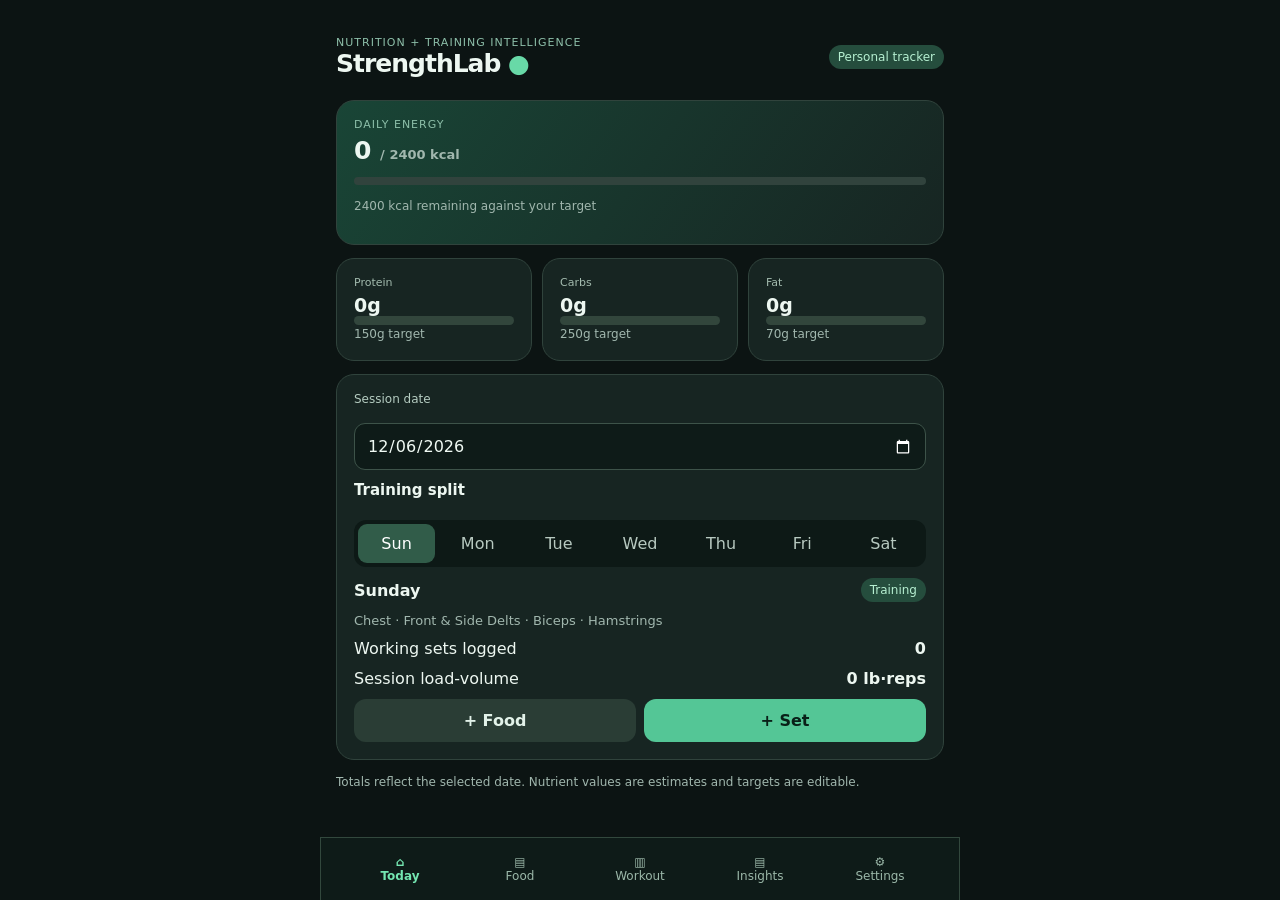
==== strengthlab/index.html @ 41833dd2 "Add files via upload" ====
<!doctype html><html lang="en"><head><meta charset="utf-8"><meta name="viewport" content="width=device-width,initial-scale=1,viewport-fit=cover"><meta name="theme-color" content="#101a19"><meta name="apple-mobile-web-app-capable" content="yes"><meta name="apple-mobile-web-app-status-bar-style" content="black-translucent"><meta name="apple-mobile-web-app-title" content="StrengthLab"><link rel="manifest" href="manifest.webmanifest"><link rel="icon" href="icon.svg" type="image/svg+xml"><title>StrengthLab</title><style>
:root{font-family:-apple-system,BlinkMacSystemFont,system-ui,sans-serif;color:#edf7f1;background:#0c1413}*{box-sizing:border-box}body{margin:0}button,input,select{font:inherit}button{cursor:pointer}.app{max-width:640px;margin:auto;padding:calc(18px + env(safe-area-inset-top)) 16px calc(96px + env(safe-area-inset-bottom))}header{display:flex;justify-content:space-between;align-items:center;margin-bottom:22px}h1{font-size:25px;letter-spacing:-1px;margin:0}h2{font-size:19px;margin:0 0 14px}h3{font-size:15px;margin:0 0 10px}.muted,.hint{color:#a1b7ae}.hint{font-size:12px;line-height:1.5}.eyebrow{font-size:11px;text-transform:uppercase;letter-spacing:1px;color:#8dbfa9}.card{background:#172522;border:1px solid #30433c;border-radius:18px;padding:17px;margin-bottom:13px}.hero{background:linear-gradient(125deg,#194536,#172522)}.grid{display:grid;grid-template-columns:repeat(2,minmax(0,1fr));gap:10px}.grid3{display:grid;grid-template-columns:repeat(3,minmax(0,1fr));gap:10px}.stat{font-size:25px;font-weight:750;margin-top:5px}.small{font-size:13px}.pill{display:inline-block;background:#254d3d;color:#b6efd1;padding:5px 9px;border-radius:30px;font-size:12px}.progress{height:8px;border-radius:20px;background:#31433d;overflow:hidden;margin-top:12px}.progress>span{display:block;height:100%;background:#56c99b;border-radius:20px}.row{display:flex;justify-content:space-between;align-items:center;gap:10px}.stack{display:grid;gap:11px}label{display:block;font-size:12px;color:#b5ccc1;margin-bottom:6px}input,select{background:#0e1b18;border:1px solid #3d5349;border-radius:11px;padding:12px;color:#f0faf4;width:100%;min-width:0}input[type=range]{padding:0;accent-color:#62d2a3;border:0}input[type=date]{color-scheme:dark}.btn{background:#54c696;border:0;color:#092018;padding:12px 16px;border-radius:12px;font-weight:750}.btn.secondary{background:#2a3d35;color:#e2f2e9}.btn.danger{background:#713e42;color:white}.btn:disabled{opacity:.5}.buttons{display:flex;gap:8px;flex-wrap:wrap}.buttons>*{flex:1}.nav{position:fixed;bottom:0;left:0;right:0;background:#101c19ed;backdrop-filter:blur(18px);border-top:1px solid #32483d;display:flex;justify-content:center;padding:10px 5px calc(10px + env(safe-area-inset-bottom));z-index:4}.nav button{background:none;border:0;color:#9bb8a9;padding:7px 10px;font-size:12px;flex:1;max-width:120px}.nav button.active{color:#74e6b1;font-weight:750}.hidden{display:none!important}.listitem{border-top:1px solid #32483d;padding:11px 0}.listitem:first-child{border-top:0}.tag{font-size:11px;color:#a3bbae}.bar{height:9px;background:#32463c;border-radius:10px;overflow:hidden}.bar>span{display:block;height:100%;background:#5cbd98}.warning{color:#ffce7c}.good{color:#7ee4b0}video{width:100%;border-radius:12px;max-height:300px;background:#000}.seg{display:flex;background:#0d1916;border-radius:12px;padding:4px;gap:4px}.seg button{flex:1;border:0;border-radius:9px;background:transparent;color:#b7c9c0;padding:10px 5px}.seg button.active{background:#315c49;color:white}.notice{background:#284536;border-radius:10px;padding:12px;font-size:13px;margin:12px 0}.check{display:flex;gap:8px;align-items:center}.check input{width:auto}.link{color:#8ae0b5}a{color:#8ae0b5}@media(min-width:700px){.app{padding-top:36px}.nav{max-width:640px;margin:auto;border-left:1px solid #32483d;border-right:1px solid #32483d}}
</style></head><body><main class="app"><header><div><div class="eyebrow">Nutrition + training intelligence</div><h1>StrengthLab <span style="color:#68d9a7">●</span></h1></div><span class="pill">Personal tracker</span></header><div id="notice" class="notice hidden"></div><section id="today"></section><section id="food" class="hidden"></section><section id="workout" class="hidden"></section><section id="insights" class="hidden"></section><section id="settings" class="hidden"></section></main><nav class="nav" id="nav"><button data-tab="today" class="active">⌂<br>Today</button><button data-tab="food">▤<br>Food</button><button data-tab="workout">▥<br>Workout</button><button data-tab="insights">▤<br>Insights</button><button data-tab="settings">⚙<br>Settings</button></nav><script>
const KEY='strengthlab-v1';const DAYS=[['Sunday','Chest','Front & Side Delts','Biceps','Hamstrings'],['Monday','Lats','Lower Traps','Triceps','Rear Delts'],['Tuesday','Quads','Front & Side Delts','Calves'],['Wednesday','Hamstrings','Rear Delts','Lats','Lower Traps','Triceps'],['Thursday','Chest','Front & Side Delts','Quads','Calves','Biceps'],['Friday'],['Saturday']];const builtins=[{name:'Banana',kcal:89,c:22.8,p:1.1,f:.3},{name:'Cooked white rice',kcal:130,c:28.2,p:2.7,f:.3},{name:'Cooked chicken breast',kcal:165,c:0,p:31,f:3.6},{name:'Dry oatmeal',kcal:389,c:66.3,p:16.9,f:6.9},{name:'Rice cakes',kcal:387,c:81.5,p:8.2,f:2.8}];const defaults={foods:[],sets:[],custom:[],weightUnit:'lb',massUnit:'g',volumeUnit:'ml',bodyWeight:150,calGoal:2400,proteinGoal:150,carbGoal:250,selectedDate:new Date().toLocaleDateString('en-CA'),day:new Date().getDay(),foodIndex:0,foodAmount:100};let db;try{db=JSON.parse(localStorage.getItem(KEY))||structuredClone(defaults)}catch{db=structuredClone(defaults)};db={...defaults,...db};let tab='today',foodMode='search',scanStream=null,scanLoop=false;const $=id=>document.getElementById(id),esc=s=>String(s??'').replace(/[&<>"']/g,c=>({'&':'&amp;','<':'&lt;','>':'&gt;','"':'&quot;',"'":'&#39;'}[c])),num=(n,d=0)=>Number(n||0).toFixed(d),save=()=>{try{localStorage.setItem(KEY,JSON.stringify(db))}catch{alert('Storage unavailable. Export a backup.')}};const foodList=()=>[...builtins,...db.custom];const dayName=()=>DAYS[db.day][0];const massFactor=()=>db.massUnit==='oz'?28.349523125:1;const volumeFactor=()=>db.volumeUnit==='fl oz'?29.57352956:1;const weightFactor=()=>db.weightUnit==='lb'?2.2046226218:1;const sum=(items,key)=>items.reduce((a,b)=>a+(+b[key]||0),0);const uid=()=>Date.now()+Math.random();const dateField=()=>`<label>Session date</label><input type="date" id="sessionDate" value="${esc(db.selectedDate)}">`;function message(s){$('notice').textContent=s;$('notice').classList.remove('hidden');setTimeout(()=>$('notice').classList.add('hidden'),4500)}function go(t){if(t!=='food')stopScan();tab=t;document.querySelectorAll('main section').forEach(x=>x.classList.toggle('hidden',x.id!==t));document.querySelectorAll('#nav button').forEach(x=>x.classList.toggle('active',x.dataset.tab===t));render()};document.querySelectorAll('#nav button').forEach(b=>b.onclick=()=>go(b.dataset.tab));function render(){if(tab==='today')renderToday();if(tab==='food')renderFood();if(tab==='workout')renderWorkout();if(tab==='insights')renderInsights();if(tab==='settings')renderSettings()};function setField(id,key,cast=x=>x){const e=$(id);if(e)e.onchange=()=>{db[key]=cast(e.value);save();render()}};function currentFoods(){return db.foods.filter(f=>f.date===db.selectedDate)}function currentSets(){return db.sets.filter(s=>s.date===db.selectedDate)}
function renderToday(){const f=currentFoods(),s=currentSets(),c=sum(f,'kcal'),p=sum(f,'p'),carb=sum(f,'c');$('today').innerHTML=`<div class="card hero"><div class="eyebrow">Daily energy</div><div class="stat">${Math.round(c)} <span class="muted small">/ ${db.calGoal} kcal</span></div><div class="progress"><span style="width:${Math.min(100,c/db.calGoal*100)}%"></span></div><p class="hint">${Math.round(db.calGoal-c)} kcal remaining against your target</p></div><div class="grid3">${[['Protein',p,db.proteinGoal],['Carbs',carb,db.carbGoal],['Fat',sum(f,'f'),70]].map(([n,v,g])=>`<div class="card"><div class="tag">${n}</div><div class="stat" style="font-size:19px">${Math.round(v)}g</div><div class="bar"><span style="width:${Math.min(100,v/g*100)}%"></span></div><div class="hint">${g}g target</div></div>`).join('')}</div><div class="card stack">${dateField()}<h3>Training split</h3><div class="seg">${DAYS.map((d,i)=>`<button data-day="${i}" class="${i===db.day?'active':''}">${d[0].slice(0,3)}</button>`).join('')}</div><div class="row"><strong>${dayName()}</strong><span class="pill">${DAYS[db.day].length>1?'Training':'Rest'}</span></div><div class="small muted">${DAYS[db.day].slice(1).join(' · ')||'Recovery day'}</div><div class="row"><span>Working sets logged</span><strong>${s.length}</strong></div><div class="row"><span>Session load-volume</span><strong>${Math.round(sum(s.map(x=>({...x,vol:x.kg*x.reps*weightFactor()})),'vol'))} ${db.weightUnit}·reps</strong></div><div class="buttons"><button class="btn secondary" id="quickFood">+ Food</button><button class="btn" id="quickWorkout">+ Set</button></div></div><p class="hint">Totals reflect the selected date. Nutrient values are estimates and targets are editable.</p>`;setField('sessionDate','selectedDate');document.querySelectorAll('[data-day]').forEach(x=>x.onclick=()=>{db.day=+x.dataset.day;save();render()});$('quickFood').onclick=()=>go('food');$('quickWorkout').onclick=()=>go('workout')}
function renderFood(){const f=foodList(),selected=f[db.foodIndex]||f[0],portion=db.foodAmount*(db.massUnit==='oz'?massFactor():1)/100,lookup=foodMode==='scan';$('food').innerHTML=`<h2>Food diary</h2><div class="seg"><button data-mode="search" class="${foodMode==='search'?'active':''}">Search</button><button data-mode="scan" class="${lookup?'active':''}">Scan</button><button data-mode="custom" class="${foodMode==='custom'?'active':''}">Custom</button></div><div class="card stack" id="foodEntry">${foodMode==='search'?`<label>Food selection</label><select id="foodSelect">${f.map((x,i)=>`<option value="${i}" ${i===db.foodIndex?'selected':''}>${esc(x.name)}</option>`).join('')}</select><div class="row"><strong>Serving size</strong><strong id="servingDisplay">${db.foodAmount} ${db.massUnit}</strong></div><input id="servingSlider" type="range" min="1" max="${db.massUnit==='oz'?20:600}" step="1" value="${db.foodAmount}"><input id="servingInput" type="number" min=".01" step="any" value="${db.foodAmount}"><div class="seg"><button id="gBtn" class="${db.massUnit==='g'?'active':''}">grams</button><button id="ozBtn" class="${db.massUnit==='oz'?'active':''}">ounces</button></div><div class="grid3"><div><div class="tag">Calories</div><strong id="servKcal">${Math.round(selected.kcal*portion)}</strong></div><div><div class="tag">Carbs</div><strong id="servCarbs">${num(selected.c*portion,1)}g</strong></div><div><div class="tag">Protein</div><strong id="servProtein">${num(selected.p*portion,1)}g</strong></div></div><button class="btn" id="addFood">Add to diary</button>`:lookup?`<h3>Scan food barcode</h3><p class="hint">Point your camera at a UPC/EAN barcode. On compatible iPhones, the camera scanner will attempt to detect it. QR contents can also be entered manually.</p><video id="camera" playsinline muted></video><button class="btn" id="startScan">Start camera</button><button class="btn secondary" id="stopScan">Stop camera</button><label>Barcode number or QR text</label><input id="barcode" placeholder="e.g. 737628064502"><button class="btn" id="lookup">Look up product</button><p class="hint">Uses Open Food Facts, a crowdsourced food database. Coverage and accuracy vary. A QR code is not necessarily a food product barcode.</p>`:`<h3>Create food</h3><label>Name</label><input id="customName" placeholder="Food name"><p class="hint">Enter nutrition per 100 g.</p><div class="grid">${[['kcal','Calories'],['c','Carbs (g)'],['p','Protein (g)'],['f','Fat (g)']].map(([id,n])=>`<div><label>${n}</label><input id="custom_${id}" type="number" min="0" step="any" value="0"></div>`).join('')}</div><button class="btn" id="saveCustom">Save food</button>`}</div><div class="card"><h3>Foods logged for ${esc(db.selectedDate)}</h3>${currentFoods().length?currentFoods().map(x=>`<div class="listitem row"><div><strong>${esc(x.name)}</strong><div class="hint">${Math.round(x.kcal)} kcal · ${num(x.c,1)}g carbs · ${num(x.p,1)}g protein</div></div><button class="btn secondary" data-del-food="${x.id}">×</button></div>`).join(''):'<p class="hint">No foods logged yet.</p>'}</div>`;document.querySelectorAll('[data-mode]').forEach(x=>x.onclick=()=>{stopScan();foodMode=x.dataset.mode;render()});document.querySelectorAll('[data-del-food]').forEach(x=>x.onclick=()=>{db.foods=db.foods.filter(f=>String(f.id)!==x.dataset.delFood);save();render()});if(foodMode==='search'){setField('foodSelect','foodIndex',Number);$('servingSlider').oninput=e=>changeServing(+e.target.value);$('servingInput').oninput=e=>changeServing(+e.target.value);$('gBtn').onclick=()=>switchMass('g');$('ozBtn').onclick=()=>switchMass('oz');$('addFood').onclick=()=>{const base=db.foodAmount*massFactor()/100;db.foods.push({id:uid(),date:db.selectedDate,name:selected.name,kcal:selected.kcal*base,c:selected.c*base,p:selected.p*base,f:selected.f*base});save();message('Food logged');render()}}else if(lookup){$('startScan').onclick=startScan;$('stopScan').onclick=stopScan;$('lookup').onclick=()=>lookupCode($('barcode').value.trim())}else{$('saveCustom').onclick=()=>{const name=$('customName').value.trim();if(!name)return message('Enter a food name');const item={name,...Object.fromEntries(['kcal','c','p','f'].map(k=>[k,Math.max(0,+$('custom_'+k).value||0)]))};db.custom.push(item);db.foodIndex=foodList().length-1;foodMode='search';save();render();message('Custom food saved')}}}function changeServing(n){db.foodAmount=Math.max(.01,n||.01);save();const f=foodList()[db.foodIndex]||foodList()[0],factor=db.foodAmount*massFactor()/100;$('servingDisplay').textContent=`${num(db.foodAmount,1)} ${db.massUnit}`;$('servKcal').textContent=Math.round(f.kcal*factor);$('servCarbs').textContent=num(f.c*factor,1)+'g';$('servProtein').textContent=num(f.p*factor,1)+'g';$('servingSlider').value=db.foodAmount;$('servingInput').value=db.foodAmount}function switchMass(v){db.foodAmount=+(db.foodAmount*(db.massUnit==='oz'?28.349523125:1)/(v==='oz'?28.349523125:1)).toFixed(2);db.massUnit=v;save();render()}
async function lookupCode(code){if(!code)return message('Enter a barcode first');message('Looking up product…');try{const res=await fetch('https://world.openfoodfacts.org/api/v2/product/'+encodeURIComponent(code)+'.json?fields=product_name,nutriments,code,quantity',{headers:{Accept:'application/json'}});if(!res.ok)throw Error('Network error');const data=await res.json();if(data.status!==1||!data.product)throw Error('Product not found');const n=data.product.nutriments||{},name=data.product.product_name||'Product '+code;const item={name,kcal:Number(n['energy-kcal_100g'])||0,c:Number(n.carbohydrates_100g)||0,p:Number(n.proteins_100g)||0,f:Number(n.fat_100g)||0};db.custom.push(item);db.foodIndex=foodList().length-1;db.foodAmount=db.massUnit==='oz'?3.53:100;save();stopScan();foodMode='search';render();message('Product found. Verify label and serving size.')}catch(e){message('Could not find product: '+e.message+'. You can enter it as a custom food.')}}async function startScan(){if(!navigator.mediaDevices?.getUserMedia)return message('Camera requires HTTPS and a supported browser');if(!('BarcodeDetector' in window))return message('Live barcode detection is not supported by this browser. Enter the barcode manually.');try{scanStream=await navigator.mediaDevices.getUserMedia({video:{facingMode:{ideal:'environment'}},audio:false});const video=$('camera');video.srcObject=scanStream;await video.play();scanLoop=true;const detector=new BarcodeDetector({formats:['ean_13','ean_8','upc_a','upc_e','qr_code']});async function frame(){if(!scanLoop)return;try{const codes=await detector.detect(video);if(codes.length){const raw=codes[0].rawValue;stopScan();$('barcode').value=raw;message('Code detected: '+raw);return}}catch{}setTimeout(frame,350)}frame()}catch(e){message('Camera unavailable: '+e.message)}}function stopScan(){scanLoop=false;if(scanStream){scanStream.getTracks().forEach(t=>t.stop());scanStream=null}}
function renderWorkout(){const muscles=DAYS[db.day].slice(1);$('workout').innerHTML=`<h2>Workout logger</h2><div class="card stack">${dateField()}<label>Training day</label><select id="daySelect">${DAYS.map((d,i)=>`<option value="${i}" ${i===db.day?'selected':''}>${d[0]}</option>`).join('')}</select><label>Muscle group</label><select id="muscle">${(muscles.length?muscles:['Rest']).map(x=>`<option>${esc(x)}</option>`).join('')}</select><label>Exercise</label><input id="exercise" placeholder="e.g. Incline Smith press"><div class="row"><label>Load</label><div class="seg"><button id="unitLb" class="${db.weightUnit==='lb'?'active':''}">lb</button><button id="unitKg" class="${db.weightUnit==='kg'?'active':''}">kg</button></div></div><input type="number" id="liftLoad" value="100" min="0" step="2.5"><label>Reps: <strong id="repsVal">8</strong></label><input type="range" min="1" max="25" value="8" id="reps"><label>RIR: <strong id="rirVal">0 (failure)</strong></label><input type="range" min="0" max="5" value="0" id="rir"><label>Rest seconds: <strong id="restVal">180</strong></label><input type="range" min="30" max="360" step="15" value="180" id="rest"><div class="grid"><div><label>Sleep hours</label><input id="sleep" type="number" min="0" max="24" step=".25" value="7"></div><div><label>Pre-workout carbs (g)</label><input id="precarbs" type="number" min="0" value="60"></div><div><label>Readiness 1–5</label><input id="readiness" type="range" min="1" max="5" value="4"></div><div><label>Soreness 1–5</label><input id="soreness" type="range" min="1" max="5" value="1"></div></div><button class="btn" id="addSet">Save working set</button></div><div class="card"><h3>Working sets · ${esc(db.selectedDate)}</h3>${currentSets().length?currentSets().map(s=>`<div class="listitem row"><div><strong>${esc(s.exercise)}</strong><div class="hint">${num(s.kg*weightFactor(),1)} ${db.weightUnit} × ${s.reps} · ${s.rir} RIR · ${esc(s.muscle)}</div></div><button class="btn secondary" data-delete-set="${s.id}">×</button></div>`).join(''):'<p class="hint">Log your first working set.</p>'}</div>`;setField('sessionDate','selectedDate');setField('daySelect','day',Number);['reps','rir','rest'].forEach(k=>$(k).oninput=()=>$(k+'Val').textContent=$(k).value+(k==='rir'&&$(k).value==='0'?' (failure)':''));$('unitLb').onclick=()=>{db.weightUnit='lb';save();render()};$('unitKg').onclick=()=>{db.weightUnit='kg';save();render()};$('addSet').onclick=()=>{const name=$('exercise').value.trim(),load=+$('liftLoad').value,reps=+$('reps').value;if(!name||!Number.isFinite(load)||load<=0||reps<1)return message('Enter an exercise and valid load/reps');db.sets.push({id:uid(),date:db.selectedDate,day:db.day,muscle:$('muscle').value,exercise:name,kg:load/weightFactor(),reps,rir:+$('rir').value,rest:+$('rest').value,sleep:+$('sleep').value,precarbs:+$('precarbs').value,readiness:+$('readiness').value,soreness:+$('soreness').value});save();render();message('Set saved')};document.querySelectorAll('[data-delete-set]').forEach(b=>b.onclick=()=>{db.sets=db.sets.filter(s=>String(s.id)!==b.dataset.deleteSet);save();render()})}
function renderInsights(){const s=currentSets(),failure=s.filter(x=>x.rir===0),compare=[];for(const x of s){const prev=db.sets.filter(y=>y.exercise.toLowerCase()===x.exercise.toLowerCase()&&(y.date<x.date||(y.date===x.date&&y.id<x.id))).sort((a,b)=>b.date.localeCompare(a.date)||b.id-a.id)[0];if(prev){const a=x.kg*(1+x.reps/30),b=prev.kg*(1+prev.reps/30);compare.push({name:x.exercise,delta:(a/b-1)*100})}}const feedback=[];if(s.some(x=>x.sleep<6.5))feedback.push('Short sleep recorded. Watch for repeated performance declines; one session cannot establish causation.');if(s.some(x=>x.soreness>=4))feedback.push('High soreness recorded. Monitor range of motion, technique and performance.');if(failure.length>=2)feedback.push(`${failure.length} sets taken to failure. Check whether later sets or your next session suffer.`);if(s.some(x=>x.rest<120))feedback.push('Some rest periods were below two minutes. Longer rests may preserve repetitions in heavy sets.');if(s.some(x=>x.reps<6))feedback.push('A set fell below your 6–10 rep target. Consider adjusting load or recovery.');if(s.some(x=>x.reps>10))feedback.push('A set exceeded 10 reps. Consider a small load increase when technique is stable.');if(!feedback.length&&s.length)feedback.push('No obvious flags from these simple rules. Continue tracking trends.');$('insights').innerHTML=`<h2>Session intelligence</h2><div class="card stack">${dateField()}<div class="grid"><div><div class="eyebrow">Working sets</div><div class="stat">${s.length}</div></div><div><div class="eyebrow">Load-volume</div><div class="stat">${Math.round(s.reduce((v,x)=>v+x.kg*x.reps*weightFactor(),0))} <span class="small">${db.weightUnit}·reps</span></div></div></div><div class="hint">Load-volume is not a direct measure of hypertrophy or systemic fatigue.</div></div><div class="card"><h3>Compared with previous logged set</h3>${compare.length?compare.map(c=>`<div class="listitem row"><span>${esc(c.name)}</span><strong class="${c.delta>=0?'good':'warning'}">${c.delta>0?'+':''}${num(c.delta,1)}%</strong></div>`).join(''):'<p class="hint">Repeat an exercise to unlock estimated strength comparisons.</p>'}<p class="hint">Uses Epley estimated 1RM; compare similar effort, exercise setup, and technique.</p></div><div class="card"><h3>Session feedback</h3>${s.length?feedback.map(x=>`<p class="small">• ${esc(x)}</p>`).join(''):'<p class="hint">Log working sets to generate session-specific feedback.</p>'}</div><div class="card"><h3>All-time set counts</h3>${[...new Set(db.sets.map(x=>x.muscle))].map(m=>{const n=db.sets.filter(x=>x.muscle===m).length;return `<div class="row small"><span>${esc(m)}</span><strong>${n}</strong></div><div class="bar" style="margin:6px 0 13px"><span style="width:${Math.min(100,n/12*100)}%"></span></div>`}).join('')||'<p class="hint">No history yet.</p>'}<p class="hint">This section includes all dates, not just the current week.</p></div>`;setField('sessionDate','selectedDate')}
function renderSettings(){$('settings').innerHTML=`<h2>Preferences & backup</h2><div class="card stack"><label>Calorie goal</label><input id="calGoal" type="number" value="${db.calGoal}"><label>Protein goal (g)</label><input id="proteinGoal" type="number" value="${db.proteinGoal}"><label>Carb goal (g)</label><input id="carbGoal" type="number" value="${db.carbGoal}"><label>Body weight (lb)</label><input id="bodyWeight" type="number" value="${db.bodyWeight}"><label>Liquid serving unit</label><select id="volumeUnit"><option value="ml" ${db.volumeUnit==='ml'?'selected':''}>mL</option><option value="fl oz" ${db.volumeUnit==='fl oz'?'selected':''}>US fluid ounces</option></select><p class="hint">Mass: grams/ounces in food logging. Exercise load: pounds/kilograms in workout logging. Liquid unit is saved for future beverage logging.</p></div><div class="card stack"><h3>Data portability</h3><button class="btn" id="export">Export JSON backup</button><label>Import previous JSON backup</label><input id="import" type="file" accept="application/json,.json"><button class="btn danger" id="clear">Delete all saved data</button><p class="hint">Data is stored in this browser on this device, not synced to an account. Removing browser data may erase it. Export backups regularly.</p></div><div class="card"><h3>Install on iPhone</h3><p class="small">Open the hosted app in Safari, tap Share, then Add to Home Screen. Camera scanning needs HTTPS and a browser that supports barcode detection; manual lookup remains available.</p><p class="hint">Food lookup uses Open Food Facts. Data may be incomplete or incorrect; verify labels. No diagnosis or validated fatigue prediction is provided.</p></div>`;['calGoal','proteinGoal','carbGoal','bodyWeight'].forEach(k=>setField(k,k,Number));setField('volumeUnit','volumeUnit');$('export').onclick=()=>{const blob=new Blob([JSON.stringify(db,null,2)],{type:'application/json'});const url=URL.createObjectURL(blob),a=document.createElement('a');a.href=url;a.download='strengthlab-backup-'+new Date().toISOString().slice(0,10)+'.json';a.click();setTimeout(()=>URL.revokeObjectURL(url),1000)};$('import').onchange=async e=>{const file=e.target.files[0];if(!file)return;try{const parsed=JSON.parse(await file.text());if(!Array.isArray(parsed.foods)||!Array.isArray(parsed.sets))throw Error('Invalid backup');if(!confirm('Replace existing data with this backup?'))return;db={...defaults,...parsed};save();render();message('Backup imported')}catch(e){message('Import failed: '+e.message)}};$('clear').onclick=()=>{if(confirm('Permanently delete all local StrengthLab data?')){db=structuredClone(defaults);save();render();message('Local data cleared')}}}
render();if('serviceWorker'in navigator)navigator.serviceWorker.register('./sw.js').catch(()=>{});
</script></body></html>
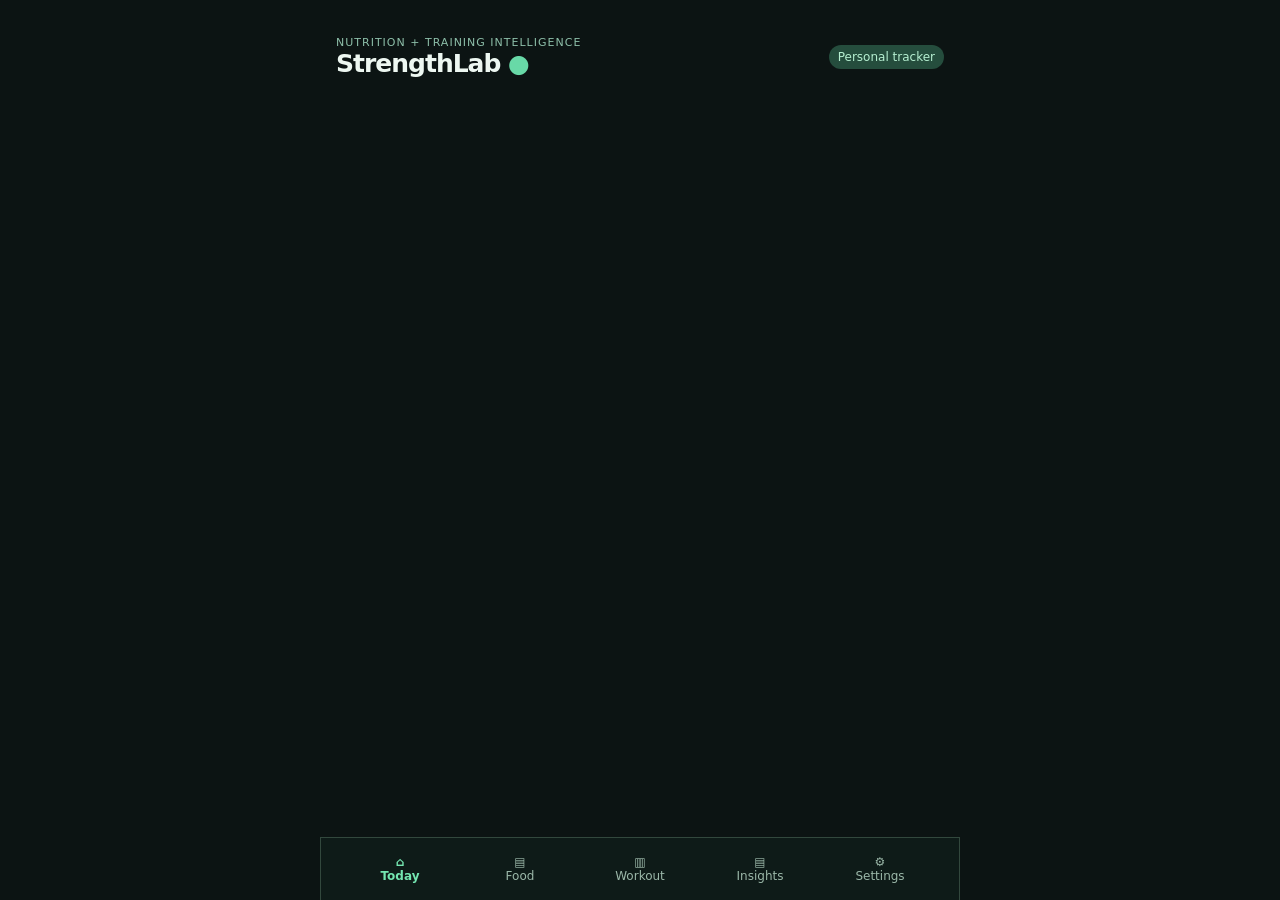
==== commit 77d5dc60: "Add files via upload Beta 1.0.1" ====
--- a/strengthlab/index.html
+++ b/strengthlab/index.html
@@ -1,12 +1,46 @@
 <!doctype html><html lang="en"><head><meta charset="utf-8"><meta name="viewport" content="width=device-width,initial-scale=1,viewport-fit=cover"><meta name="theme-color" content="#101a19"><meta name="apple-mobile-web-app-capable" content="yes"><meta name="apple-mobile-web-app-status-bar-style" content="black-translucent"><meta name="apple-mobile-web-app-title" content="StrengthLab"><link rel="manifest" href="manifest.webmanifest"><link rel="icon" href="icon.svg" type="image/svg+xml"><title>StrengthLab</title><style>
 :root{font-family:-apple-system,BlinkMacSystemFont,system-ui,sans-serif;color:#edf7f1;background:#0c1413}*{box-sizing:border-box}body{margin:0}button,input,select{font:inherit}button{cursor:pointer}.app{max-width:640px;margin:auto;padding:calc(18px + env(safe-area-inset-top)) 16px calc(96px + env(safe-area-inset-bottom))}header{display:flex;justify-content:space-between;align-items:center;margin-bottom:22px}h1{font-size:25px;letter-spacing:-1px;margin:0}h2{font-size:19px;margin:0 0 14px}h3{font-size:15px;margin:0 0 10px}.muted,.hint{color:#a1b7ae}.hint{font-size:12px;line-height:1.5}.eyebrow{font-size:11px;text-transform:uppercase;letter-spacing:1px;color:#8dbfa9}.card{background:#172522;border:1px solid #30433c;border-radius:18px;padding:17px;margin-bottom:13px}.hero{background:linear-gradient(125deg,#194536,#172522)}.grid{display:grid;grid-template-columns:repeat(2,minmax(0,1fr));gap:10px}.grid3{display:grid;grid-template-columns:repeat(3,minmax(0,1fr));gap:10px}.stat{font-size:25px;font-weight:750;margin-top:5px}.small{font-size:13px}.pill{display:inline-block;background:#254d3d;color:#b6efd1;padding:5px 9px;border-radius:30px;font-size:12px}.progress{height:8px;border-radius:20px;background:#31433d;overflow:hidden;margin-top:12px}.progress>span{display:block;height:100%;background:#56c99b;border-radius:20px}.row{display:flex;justify-content:space-between;align-items:center;gap:10px}.stack{display:grid;gap:11px}label{display:block;font-size:12px;color:#b5ccc1;margin-bottom:6px}input,select{background:#0e1b18;border:1px solid #3d5349;border-radius:11px;padding:12px;color:#f0faf4;width:100%;min-width:0}input[type=range]{padding:0;accent-color:#62d2a3;border:0}input[type=date]{color-scheme:dark}.btn{background:#54c696;border:0;color:#092018;padding:12px 16px;border-radius:12px;font-weight:750}.btn.secondary{background:#2a3d35;color:#e2f2e9}.btn.danger{background:#713e42;color:white}.btn:disabled{opacity:.5}.buttons{display:flex;gap:8px;flex-wrap:wrap}.buttons>*{flex:1}.nav{position:fixed;bottom:0;left:0;right:0;background:#101c19ed;backdrop-filter:blur(18px);border-top:1px solid #32483d;display:flex;justify-content:center;padding:10px 5px calc(10px + env(safe-area-inset-bottom));z-index:4}.nav button{background:none;border:0;color:#9bb8a9;padding:7px 10px;font-size:12px;flex:1;max-width:120px}.nav button.active{color:#74e6b1;font-weight:750}.hidden{display:none!important}.listitem{border-top:1px solid #32483d;padding:11px 0}.listitem:first-child{border-top:0}.tag{font-size:11px;color:#a3bbae}.bar{height:9px;background:#32463c;border-radius:10px;overflow:hidden}.bar>span{display:block;height:100%;background:#5cbd98}.warning{color:#ffce7c}.good{color:#7ee4b0}video{width:100%;border-radius:12px;max-height:300px;background:#000}.seg{display:flex;background:#0d1916;border-radius:12px;padding:4px;gap:4px}.seg button{flex:1;border:0;border-radius:9px;background:transparent;color:#b7c9c0;padding:10px 5px}.seg button.active{background:#315c49;color:white}.notice{background:#284536;border-radius:10px;padding:12px;font-size:13px;margin:12px 0}.check{display:flex;gap:8px;align-items:center}.check input{width:auto}.link{color:#8ae0b5}a{color:#8ae0b5}@media(min-width:700px){.app{padding-top:36px}.nav{max-width:640px;margin:auto;border-left:1px solid #32483d;border-right:1px solid #32483d}}
+
+:root{--accent-hue:155} .btn:not(.secondary):not(.danger),.seg button.active,.nav button.active{filter:hue-rotate(calc((var(--accent-hue) - 155) * 1deg))} .accent{color:hsl(var(--accent-hue),68%,65%)}details.folder{background:#142321;border:1px solid #28433b;border-radius:14px;margin:9px 0;padding:12px}details.folder summary{cursor:pointer;font-weight:700;list-style:none;display:flex;justify-content:space-between;gap:8px}details.folder summary::-webkit-details-marker{display:none}.subtle{font-size:12px;opacity:.7}.chip{border:1px solid #355248;border-radius:20px;padding:6px 10px;background:#172b26;color:#e6fff2;display:inline-block;margin:3px;cursor:pointer}.chips{display:flex;flex-wrap:wrap;gap:4px}.mini{padding:8px;border-radius:9px;background:#0d1d1a;margin-top:8px}.mini strong{font-size:13px} .splitline{display:flex;align-items:center;gap:8px;margin:6px 0}.splitline input{flex:1;min-width:0} #scannerTarget video{max-width:100%;border-radius:12px} .scrollhint{font-size:12px;opacity:.8}
 </style></head><body><main class="app"><header><div><div class="eyebrow">Nutrition + training intelligence</div><h1>StrengthLab <span style="color:#68d9a7">●</span></h1></div><span class="pill">Personal tracker</span></header><div id="notice" class="notice hidden"></div><section id="today"></section><section id="food" class="hidden"></section><section id="workout" class="hidden"></section><section id="insights" class="hidden"></section><section id="settings" class="hidden"></section></main><nav class="nav" id="nav"><button data-tab="today" class="active">⌂<br>Today</button><button data-tab="food">▤<br>Food</button><button data-tab="workout">▥<br>Workout</button><button data-tab="insights">▤<br>Insights</button><button data-tab="settings">⚙<br>Settings</button></nav><script>
-const KEY='strengthlab-v1';const DAYS=[['Sunday','Chest','Front & Side Delts','Biceps','Hamstrings'],['Monday','Lats','Lower Traps','Triceps','Rear Delts'],['Tuesday','Quads','Front & Side Delts','Calves'],['Wednesday','Hamstrings','Rear Delts','Lats','Lower Traps','Triceps'],['Thursday','Chest','Front & Side Delts','Quads','Calves','Biceps'],['Friday'],['Saturday']];const builtins=[{name:'Banana',kcal:89,c:22.8,p:1.1,f:.3},{name:'Cooked white rice',kcal:130,c:28.2,p:2.7,f:.3},{name:'Cooked chicken breast',kcal:165,c:0,p:31,f:3.6},{name:'Dry oatmeal',kcal:389,c:66.3,p:16.9,f:6.9},{name:'Rice cakes',kcal:387,c:81.5,p:8.2,f:2.8}];const defaults={foods:[],sets:[],custom:[],weightUnit:'lb',massUnit:'g',volumeUnit:'ml',bodyWeight:150,calGoal:2400,proteinGoal:150,carbGoal:250,selectedDate:new Date().toLocaleDateString('en-CA'),day:new Date().getDay(),foodIndex:0,foodAmount:100};let db;try{db=JSON.parse(localStorage.getItem(KEY))||structuredClone(defaults)}catch{db=structuredClone(defaults)};db={...defaults,...db};let tab='today',foodMode='search',scanStream=null,scanLoop=false;const $=id=>document.getElementById(id),esc=s=>String(s??'').replace(/[&<>"']/g,c=>({'&':'&amp;','<':'&lt;','>':'&gt;','"':'&quot;',"'":'&#39;'}[c])),num=(n,d=0)=>Number(n||0).toFixed(d),save=()=>{try{localStorage.setItem(KEY,JSON.stringify(db))}catch{alert('Storage unavailable. Export a backup.')}};const foodList=()=>[...builtins,...db.custom];const dayName=()=>DAYS[db.day][0];const massFactor=()=>db.massUnit==='oz'?28.349523125:1;const volumeFactor=()=>db.volumeUnit==='fl oz'?29.57352956:1;const weightFactor=()=>db.weightUnit==='lb'?2.2046226218:1;const sum=(items,key)=>items.reduce((a,b)=>a+(+b[key]||0),0);const uid=()=>Date.now()+Math.random();const dateField=()=>`<label>Session date</label><input type="date" id="sessionDate" value="${esc(db.selectedDate)}">`;function message(s){$('notice').textContent=s;$('notice').classList.remove('hidden');setTimeout(()=>$('notice').classList.add('hidden'),4500)}function go(t){if(t!=='food')stopScan();tab=t;document.querySelectorAll('main section').forEach(x=>x.classList.toggle('hidden',x.id!==t));document.querySelectorAll('#nav button').forEach(x=>x.classList.toggle('active',x.dataset.tab===t));render()};document.querySelectorAll('#nav button').forEach(b=>b.onclick=()=>go(b.dataset.tab));function render(){if(tab==='today')renderToday();if(tab==='food')renderFood();if(tab==='workout')renderWorkout();if(tab==='insights')renderInsights();if(tab==='settings')renderSettings()};function setField(id,key,cast=x=>x){const e=$(id);if(e)e.onchange=()=>{db[key]=cast(e.value);save();render()}};function currentFoods(){return db.foods.filter(f=>f.date===db.selectedDate)}function currentSets(){return db.sets.filter(s=>s.date===db.selectedDate)}
-function renderToday(){const f=currentFoods(),s=currentSets(),c=sum(f,'kcal'),p=sum(f,'p'),carb=sum(f,'c');$('today').innerHTML=`<div class="card hero"><div class="eyebrow">Daily energy</div><div class="stat">${Math.round(c)} <span class="muted small">/ ${db.calGoal} kcal</span></div><div class="progress"><span style="width:${Math.min(100,c/db.calGoal*100)}%"></span></div><p class="hint">${Math.round(db.calGoal-c)} kcal remaining against your target</p></div><div class="grid3">${[['Protein',p,db.proteinGoal],['Carbs',carb,db.carbGoal],['Fat',sum(f,'f'),70]].map(([n,v,g])=>`<div class="card"><div class="tag">${n}</div><div class="stat" style="font-size:19px">${Math.round(v)}g</div><div class="bar"><span style="width:${Math.min(100,v/g*100)}%"></span></div><div class="hint">${g}g target</div></div>`).join('')}</div><div class="card stack">${dateField()}<h3>Training split</h3><div class="seg">${DAYS.map((d,i)=>`<button data-day="${i}" class="${i===db.day?'active':''}">${d[0].slice(0,3)}</button>`).join('')}</div><div class="row"><strong>${dayName()}</strong><span class="pill">${DAYS[db.day].length>1?'Training':'Rest'}</span></div><div class="small muted">${DAYS[db.day].slice(1).join(' · ')||'Recovery day'}</div><div class="row"><span>Working sets logged</span><strong>${s.length}</strong></div><div class="row"><span>Session load-volume</span><strong>${Math.round(sum(s.map(x=>({...x,vol:x.kg*x.reps*weightFactor()})),'vol'))} ${db.weightUnit}·reps</strong></div><div class="buttons"><button class="btn secondary" id="quickFood">+ Food</button><button class="btn" id="quickWorkout">+ Set</button></div></div><p class="hint">Totals reflect the selected date. Nutrient values are estimates and targets are editable.</p>`;setField('sessionDate','selectedDate');document.querySelectorAll('[data-day]').forEach(x=>x.onclick=()=>{db.day=+x.dataset.day;save();render()});$('quickFood').onclick=()=>go('food');$('quickWorkout').onclick=()=>go('workout')}
+const KEY='strengthlab-v1';const DAYS=[['Sunday','Chest','Front & Side Delts','Biceps','Hamstrings'],['Monday','Lats','Lower Traps','Triceps','Rear Delts'],['Tuesday','Quads','Front & Side Delts','Calves'],['Wednesday','Hamstrings','Rear Delts','Lats','Lower Traps','Triceps'],['Thursday','Chest','Front & Side Delts','Quads','Calves','Biceps'],['Friday'],['Saturday']];const builtins=[{name:'Banana',kcal:89,c:22.8,p:1.1,f:.3},{name:'Cooked white rice',kcal:130,c:28.2,p:2.7,f:.3},{name:'Cooked chicken breast',kcal:165,c:0,p:31,f:3.6},{name:'Dry oatmeal',kcal:389,c:66.3,p:16.9,f:6.9},{name:'Rice cakes',kcal:387,c:81.5,p:8.2,f:2.8}];const defaults={themeHue:155,water:[],favorites:[],split:DAYS.map(d=>({name:d[0],muscles:d.slice(1)})),servingUnit:'g',foods:[],sets:[],custom:[],weightUnit:'lb',massUnit:'g',volumeUnit:'ml',bodyWeight:150,calGoal:2400,proteinGoal:150,carbGoal:250,selectedDate:new Date().toLocaleDateString('en-CA'),day:new Date().getDay(),foodIndex:0,foodAmount:100};let db;try{db=JSON.parse(localStorage.getItem(KEY))||structuredClone(defaults)}catch{db=structuredClone(defaults)};db={...defaults,...db};if(!Array.isArray(db.split)||db.split.length!==7)db.split=structuredClone(defaults.split);if(!Array.isArray(db.water))db.water=[];if(!Array.isArray(db.favorites))db.favorites=[];let tab='today',foodMode='search',scanStream=null,scanLoop=false;const $=id=>document.getElementById(id),esc=s=>String(s??'').replace(/[&<>"']/g,c=>({'&':'&amp;','<':'&lt;','>':'&gt;','"':'&quot;',"'":'&#39;'}[c])),num=(n,d=0)=>Number(n||0).toFixed(d),save=()=>{try{localStorage.setItem(KEY,JSON.stringify(db))}catch{alert('Storage unavailable. Export a backup.')}};const foodList=()=>[...builtins,...db.custom];const dayName=()=>db.split[db.day].name;const massFactor=()=>db.massUnit==='oz'?28.349523125:1;const volumeFactor=()=>db.volumeUnit==='fl oz'?29.57352956:1;const weightFactor=()=>db.weightUnit==='lb'?2.2046226218:1;const sum=(items,key)=>items.reduce((a,b)=>a+(+b[key]||0),0);const uid=()=>Date.now()+Math.random();const dateField=()=>`<label>Session date</label><input type="date" id="sessionDate" value="${esc(db.selectedDate)}">`;function message(s){$('notice').textContent=s;$('notice').classList.remove('hidden');setTimeout(()=>$('notice').classList.add('hidden'),4500)}function go(t){if(t!=='food')stopScan();tab=t;document.querySelectorAll('main section').forEach(x=>x.classList.toggle('hidden',x.id!==t));document.querySelectorAll('#nav button').forEach(x=>x.classList.toggle('active',x.dataset.tab===t));render()};document.querySelectorAll('#nav button').forEach(b=>b.onclick=()=>go(b.dataset.tab));function render(){if(tab==='today')renderToday();if(tab==='food')renderFood();if(tab==='workout')renderWorkout();if(tab==='insights')renderInsights();if(tab==='settings')renderSettings()};function setField(id,key,cast=x=>x){const e=$(id);if(e)e.onchange=()=>{db[key]=cast(e.value);save();render()}};function currentFoods(){return db.foods.filter(f=>f.date===db.selectedDate)}function currentSets(){return db.sets.filter(s=>s.date===db.selectedDate)}
+const EXERCISES={'Chest':['Incline Smith Press','Flat Bench Press','Machine Chest Press','Cable Fly','Pec Deck'],'Front & Side Delts':['Cable Lateral Raise','Machine Lateral Raise','Dumbbell Lateral Raise','Shoulder Press','Front Raise'],'Biceps':['Incline Curl','Preacher Curl','Cable Curl','Hammer Curl'],'Hamstrings':['Seated Leg Curl','Lying Leg Curl','Romanian Deadlift'],'Lats':['Lat Pulldown','Single-Arm Lat Pulldown','Chest-Supported Row','Cable Row'],'Lower Traps':['Prone Y Raise','Cable Y Raise','Incline Trap Raise'],'Triceps':['Cable Pushdown','Overhead Cable Extension','Skull Crusher'],'Rear Delts':['Reverse Pec Deck','Rear Delt Cable Fly','Face Pull'],'Quads':['Hack Squat','Leg Press','Leg Extension','Squat'],'Calves':['Seated Calf Raise','Standing Calf Raise','Leg Press Calf Raise']};
+const exercisesFor=m=>[...new Set([...(EXERCISES[m]||[]),...db.sets.filter(s=>s.muscle===m).map(s=>s.exercise)])];
+const cleanName=s=>String(s||'').trim().toLowerCase();
+const dayMuscles=()=>db.split[db.day].muscles;
+const currentWater=()=>db.water.filter(x=>x.date===db.selectedDate);
+const waterML=()=>sum(currentWater(),'ml');
+const theme=()=>document.documentElement.style.setProperty('--accent-hue',db.themeHue);
+const e1rm=s=>s.kg*(1+s.reps/30);
+function statsFor(ex){const arr=db.sets.filter(s=>cleanName(s.exercise)===cleanName(ex)).sort((a,b)=>a.date.localeCompare(b.date)||a.id-b.id);if(!arr.length)return null;const best=arr.reduce((a,b)=>e1rm(b)>e1rm(a)?b:a);const last=arr[arr.length-1];return {best,last,n:arr.length};}
+function folders(muscles){return muscles.map(m=>`<details class="folder"><summary><span>${esc(m)}</span><span class="subtle">${exercisesFor(m).length} exercises ▾</span></summary>${exercisesFor(m).map(ex=>{const st=statsFor(ex);return `<div class="mini"><strong>${esc(ex)}</strong><div class="subtle">${st?`PR (estimated 1RM): ${num(e1rm(st.best)*weightFactor(),1)} ${db.weightUnit} · ${num(st.best.kg*weightFactor(),1)} × ${st.best.reps}<br>Last: ${esc(st.last.date)} · ${num(st.last.kg*weightFactor(),1)} ${db.weightUnit} × ${st.last.reps} · ${st.last.rir} RIR`:'PR: — · Last session: —'}</div><button class="chip" data-exercise="${esc(ex)}" data-muscle="${esc(m)}">Log this exercise</button></div>`}).join('')}</details>`).join('')}
+function bindFolders(){document.querySelectorAll('[data-exercise]').forEach(b=>b.onclick=()=>{const e=$('exercise');if(e)e.value=b.dataset.exercise;const m=$('muscle');if(m)m.value=b.dataset.muscle;document.getElementById('liftLoad')?.scrollIntoView({behavior:'smooth',block:'center'});});}
+function renderWater(){return `<div class="card stack"><h3>Fluid tracking</h3><div class="row"><strong>${Math.round(waterML())} mL today</strong><span class="hint">${num(waterML()/29.5735,1)} US fl oz</span></div><label>Amount</label><div class="row"><input id="waterAmount" type="number" min="1" step="any" value="250"><select id="waterUnit"><option value="ml">mL</option><option value="l">liters</option><option value="floz">US fl oz</option><option value="cup">US cups</option></select></div><button class="btn" id="addWater">Log fluid</button>${currentWater().slice(-5).reverse().map(w=>`<div class="row listitem"><span>${num(w.ml,0)} mL</span><button class="btn secondary" data-water-delete="${w.id}">×</button></div>`).join('')}</div>`}
+function bindWater(){if(!$('addWater'))return;$('addWater').onclick=()=>{const n=Number($('waterAmount').value);if(!(n>0))return message('Enter a positive fluid amount');const factor={ml:1,l:1000,floz:29.57352956,cup:236.5882365}[$('waterUnit').value];db.water.push({id:uid(),date:db.selectedDate,ml:n*factor});save();render();message('Fluid logged')};document.querySelectorAll('[data-water-delete]').forEach(b=>b.onclick=()=>{db.water=db.water.filter(w=>String(w.id)!==b.dataset.waterDelete);save();render()})}
+theme();
+function renderToday(){const f=currentFoods(),s=currentSets(),c=sum(f,'kcal'),p=sum(f,'p'),carb=sum(f,'c');$('today').innerHTML=`<div class="card hero"><div class="eyebrow">Daily energy</div><div class="stat">${Math.round(c)} <span class="muted small">/ ${db.calGoal} kcal</span></div><div class="progress"><span style="width:${Math.min(100,c/db.calGoal*100)}%"></span></div><p class="hint">${Math.round(db.calGoal-c)} kcal remaining against your target</p></div><div class="grid3">${[['Protein',p,db.proteinGoal],['Carbs',carb,db.carbGoal],['Fat',sum(f,'f'),70]].map(([n,v,g])=>`<div class="card"><div class="tag">${n}</div><div class="stat" style="font-size:19px">${Math.round(v)}g</div><div class="bar"><span style="width:${Math.min(100,v/g*100)}%"></span></div><div class="hint">${g}g target</div></div>`).join('')}</div><div class="card stack">${dateField()}<h3>Training split</h3><div class="seg">${db.split.map((d,i)=>`<button data-day="${i}" class="${i===db.day?'active':''}">${d[0].slice(0,3)}</button>`).join('')}</div><div class="row"><strong>${dayName()}</strong><span class="pill">${db.split[db.day].muscles.length>0?'Training':'Rest'}</span></div><div class="small muted">${db.split[db.day].muscles.join(' · ')||'Recovery day'}</div><div class="row"><span>Working sets logged</span><strong>${s.length}</strong></div><div class="row"><span>Session load-volume</span><strong>${Math.round(sum(s.map(x=>({...x,vol:x.kg*x.reps*weightFactor()})),'vol'))} ${db.weightUnit}·reps</strong></div><div class="buttons"><button class="btn secondary" id="quickFood">+ Food</button><button class="btn" id="quickWorkout">+ Set</button></div></div><p class="hint">Totals reflect the selected date. Nutrient values are estimates and targets are editable.</p>`;setField('sessionDate','selectedDate');document.querySelectorAll('[data-day]').forEach(x=>x.onclick=()=>{db.day=+x.dataset.day;save();render()});$('quickFood').onclick=()=>go('food');$('quickWorkout').onclick=()=>go('workout')}
 function renderFood(){const f=foodList(),selected=f[db.foodIndex]||f[0],portion=db.foodAmount*(db.massUnit==='oz'?massFactor():1)/100,lookup=foodMode==='scan';$('food').innerHTML=`<h2>Food diary</h2><div class="seg"><button data-mode="search" class="${foodMode==='search'?'active':''}">Search</button><button data-mode="scan" class="${lookup?'active':''}">Scan</button><button data-mode="custom" class="${foodMode==='custom'?'active':''}">Custom</button></div><div class="card stack" id="foodEntry">${foodMode==='search'?`<label>Food selection</label><select id="foodSelect">${f.map((x,i)=>`<option value="${i}" ${i===db.foodIndex?'selected':''}>${esc(x.name)}</option>`).join('')}</select><div class="row"><strong>Serving size</strong><strong id="servingDisplay">${db.foodAmount} ${db.massUnit}</strong></div><input id="servingSlider" type="range" min="1" max="${db.massUnit==='oz'?20:600}" step="1" value="${db.foodAmount}"><input id="servingInput" type="number" min=".01" step="any" value="${db.foodAmount}"><div class="seg"><button id="gBtn" class="${db.massUnit==='g'?'active':''}">grams</button><button id="ozBtn" class="${db.massUnit==='oz'?'active':''}">ounces</button></div><div class="grid3"><div><div class="tag">Calories</div><strong id="servKcal">${Math.round(selected.kcal*portion)}</strong></div><div><div class="tag">Carbs</div><strong id="servCarbs">${num(selected.c*portion,1)}g</strong></div><div><div class="tag">Protein</div><strong id="servProtein">${num(selected.p*portion,1)}g</strong></div></div><button class="btn" id="addFood">Add to diary</button>`:lookup?`<h3>Scan food barcode</h3><p class="hint">Point your camera at a UPC/EAN barcode. On compatible iPhones, the camera scanner will attempt to detect it. QR contents can also be entered manually.</p><video id="camera" playsinline muted></video><button class="btn" id="startScan">Start camera</button><button class="btn secondary" id="stopScan">Stop camera</button><label>Barcode number or QR text</label><input id="barcode" placeholder="e.g. 737628064502"><button class="btn" id="lookup">Look up product</button><p class="hint">Uses Open Food Facts, a crowdsourced food database. Coverage and accuracy vary. A QR code is not necessarily a food product barcode.</p>`:`<h3>Create food</h3><label>Name</label><input id="customName" placeholder="Food name"><p class="hint">Enter nutrition per 100 g.</p><div class="grid">${[['kcal','Calories'],['c','Carbs (g)'],['p','Protein (g)'],['f','Fat (g)']].map(([id,n])=>`<div><label>${n}</label><input id="custom_${id}" type="number" min="0" step="any" value="0"></div>`).join('')}</div><button class="btn" id="saveCustom">Save food</button>`}</div><div class="card"><h3>Foods logged for ${esc(db.selectedDate)}</h3>${currentFoods().length?currentFoods().map(x=>`<div class="listitem row"><div><strong>${esc(x.name)}</strong><div class="hint">${Math.round(x.kcal)} kcal · ${num(x.c,1)}g carbs · ${num(x.p,1)}g protein</div></div><button class="btn secondary" data-del-food="${x.id}">×</button></div>`).join(''):'<p class="hint">No foods logged yet.</p>'}</div>`;document.querySelectorAll('[data-mode]').forEach(x=>x.onclick=()=>{stopScan();foodMode=x.dataset.mode;render()});document.querySelectorAll('[data-del-food]').forEach(x=>x.onclick=()=>{db.foods=db.foods.filter(f=>String(f.id)!==x.dataset.delFood);save();render()});if(foodMode==='search'){setField('foodSelect','foodIndex',Number);$('servingSlider').oninput=e=>changeServing(+e.target.value);$('servingInput').oninput=e=>changeServing(+e.target.value);$('gBtn').onclick=()=>switchMass('g');$('ozBtn').onclick=()=>switchMass('oz');$('addFood').onclick=()=>{const base=db.foodAmount*massFactor()/100;db.foods.push({id:uid(),date:db.selectedDate,name:selected.name,kcal:selected.kcal*base,c:selected.c*base,p:selected.p*base,f:selected.f*base});save();message('Food logged');render()}}else if(lookup){$('startScan').onclick=startScan;$('stopScan').onclick=stopScan;$('lookup').onclick=()=>lookupCode($('barcode').value.trim())}else{$('saveCustom').onclick=()=>{const name=$('customName').value.trim();if(!name)return message('Enter a food name');const item={name,...Object.fromEntries(['kcal','c','p','f'].map(k=>[k,Math.max(0,+$('custom_'+k).value||0)]))};db.custom.push(item);db.foodIndex=foodList().length-1;foodMode='search';save();render();message('Custom food saved')}}}function changeServing(n){db.foodAmount=Math.max(.01,n||.01);save();const f=foodList()[db.foodIndex]||foodList()[0],factor=db.foodAmount*massFactor()/100;$('servingDisplay').textContent=`${num(db.foodAmount,1)} ${db.massUnit}`;$('servKcal').textContent=Math.round(f.kcal*factor);$('servCarbs').textContent=num(f.c*factor,1)+'g';$('servProtein').textContent=num(f.p*factor,1)+'g';$('servingSlider').value=db.foodAmount;$('servingInput').value=db.foodAmount}function switchMass(v){db.foodAmount=+(db.foodAmount*(db.massUnit==='oz'?28.349523125:1)/(v==='oz'?28.349523125:1)).toFixed(2);db.massUnit=v;save();render()}
 async function lookupCode(code){if(!code)return message('Enter a barcode first');message('Looking up product…');try{const res=await fetch('https://world.openfoodfacts.org/api/v2/product/'+encodeURIComponent(code)+'.json?fields=product_name,nutriments,code,quantity',{headers:{Accept:'application/json'}});if(!res.ok)throw Error('Network error');const data=await res.json();if(data.status!==1||!data.product)throw Error('Product not found');const n=data.product.nutriments||{},name=data.product.product_name||'Product '+code;const item={name,kcal:Number(n['energy-kcal_100g'])||0,c:Number(n.carbohydrates_100g)||0,p:Number(n.proteins_100g)||0,f:Number(n.fat_100g)||0};db.custom.push(item);db.foodIndex=foodList().length-1;db.foodAmount=db.massUnit==='oz'?3.53:100;save();stopScan();foodMode='search';render();message('Product found. Verify label and serving size.')}catch(e){message('Could not find product: '+e.message+'. You can enter it as a custom food.')}}async function startScan(){if(!navigator.mediaDevices?.getUserMedia)return message('Camera requires HTTPS and a supported browser');if(!('BarcodeDetector' in window))return message('Live barcode detection is not supported by this browser. Enter the barcode manually.');try{scanStream=await navigator.mediaDevices.getUserMedia({video:{facingMode:{ideal:'environment'}},audio:false});const video=$('camera');video.srcObject=scanStream;await video.play();scanLoop=true;const detector=new BarcodeDetector({formats:['ean_13','ean_8','upc_a','upc_e','qr_code']});async function frame(){if(!scanLoop)return;try{const codes=await detector.detect(video);if(codes.length){const raw=codes[0].rawValue;stopScan();$('barcode').value=raw;message('Code detected: '+raw);return}}catch{}setTimeout(frame,350)}frame()}catch(e){message('Camera unavailable: '+e.message)}}function stopScan(){scanLoop=false;if(scanStream){scanStream.getTracks().forEach(t=>t.stop());scanStream=null}}
 function renderWorkout(){const muscles=DAYS[db.day].slice(1);$('workout').innerHTML=`<h2>Workout logger</h2><div class="card stack">${dateField()}<label>Training day</label><select id="daySelect">${DAYS.map((d,i)=>`<option value="${i}" ${i===db.day?'selected':''}>${d[0]}</option>`).join('')}</select><label>Muscle group</label><select id="muscle">${(muscles.length?muscles:['Rest']).map(x=>`<option>${esc(x)}</option>`).join('')}</select><label>Exercise</label><input id="exercise" placeholder="e.g. Incline Smith press"><div class="row"><label>Load</label><div class="seg"><button id="unitLb" class="${db.weightUnit==='lb'?'active':''}">lb</button><button id="unitKg" class="${db.weightUnit==='kg'?'active':''}">kg</button></div></div><input type="number" id="liftLoad" value="100" min="0" step="2.5"><label>Reps: <strong id="repsVal">8</strong></label><input type="range" min="1" max="25" value="8" id="reps"><label>RIR: <strong id="rirVal">0 (failure)</strong></label><input type="range" min="0" max="5" value="0" id="rir"><label>Rest seconds: <strong id="restVal">180</strong></label><input type="range" min="30" max="360" step="15" value="180" id="rest"><div class="grid"><div><label>Sleep hours</label><input id="sleep" type="number" min="0" max="24" step=".25" value="7"></div><div><label>Pre-workout carbs (g)</label><input id="precarbs" type="number" min="0" value="60"></div><div><label>Readiness 1–5</label><input id="readiness" type="range" min="1" max="5" value="4"></div><div><label>Soreness 1–5</label><input id="soreness" type="range" min="1" max="5" value="1"></div></div><button class="btn" id="addSet">Save working set</button></div><div class="card"><h3>Working sets · ${esc(db.selectedDate)}</h3>${currentSets().length?currentSets().map(s=>`<div class="listitem row"><div><strong>${esc(s.exercise)}</strong><div class="hint">${num(s.kg*weightFactor(),1)} ${db.weightUnit} × ${s.reps} · ${s.rir} RIR · ${esc(s.muscle)}</div></div><button class="btn secondary" data-delete-set="${s.id}">×</button></div>`).join(''):'<p class="hint">Log your first working set.</p>'}</div>`;setField('sessionDate','selectedDate');setField('daySelect','day',Number);['reps','rir','rest'].forEach(k=>$(k).oninput=()=>$(k+'Val').textContent=$(k).value+(k==='rir'&&$(k).value==='0'?' (failure)':''));$('unitLb').onclick=()=>{db.weightUnit='lb';save();render()};$('unitKg').onclick=()=>{db.weightUnit='kg';save();render()};$('addSet').onclick=()=>{const name=$('exercise').value.trim(),load=+$('liftLoad').value,reps=+$('reps').value;if(!name||!Number.isFinite(load)||load<=0||reps<1)return message('Enter an exercise and valid load/reps');db.sets.push({id:uid(),date:db.selectedDate,day:db.day,muscle:$('muscle').value,exercise:name,kg:load/weightFactor(),reps,rir:+$('rir').value,rest:+$('rest').value,sleep:+$('sleep').value,precarbs:+$('precarbs').value,readiness:+$('readiness').value,soreness:+$('soreness').value});save();render();message('Set saved')};document.querySelectorAll('[data-delete-set]').forEach(b=>b.onclick=()=>{db.sets=db.sets.filter(s=>String(s.id)!==b.dataset.deleteSet);save();render()})}
 function renderInsights(){const s=currentSets(),failure=s.filter(x=>x.rir===0),compare=[];for(const x of s){const prev=db.sets.filter(y=>y.exercise.toLowerCase()===x.exercise.toLowerCase()&&(y.date<x.date||(y.date===x.date&&y.id<x.id))).sort((a,b)=>b.date.localeCompare(a.date)||b.id-a.id)[0];if(prev){const a=x.kg*(1+x.reps/30),b=prev.kg*(1+prev.reps/30);compare.push({name:x.exercise,delta:(a/b-1)*100})}}const feedback=[];if(s.some(x=>x.sleep<6.5))feedback.push('Short sleep recorded. Watch for repeated performance declines; one session cannot establish causation.');if(s.some(x=>x.soreness>=4))feedback.push('High soreness recorded. Monitor range of motion, technique and performance.');if(failure.length>=2)feedback.push(`${failure.length} sets taken to failure. Check whether later sets or your next session suffer.`);if(s.some(x=>x.rest<120))feedback.push('Some rest periods were below two minutes. Longer rests may preserve repetitions in heavy sets.');if(s.some(x=>x.reps<6))feedback.push('A set fell below your 6–10 rep target. Consider adjusting load or recovery.');if(s.some(x=>x.reps>10))feedback.push('A set exceeded 10 reps. Consider a small load increase when technique is stable.');if(!feedback.length&&s.length)feedback.push('No obvious flags from these simple rules. Continue tracking trends.');$('insights').innerHTML=`<h2>Session intelligence</h2><div class="card stack">${dateField()}<div class="grid"><div><div class="eyebrow">Working sets</div><div class="stat">${s.length}</div></div><div><div class="eyebrow">Load-volume</div><div class="stat">${Math.round(s.reduce((v,x)=>v+x.kg*x.reps*weightFactor(),0))} <span class="small">${db.weightUnit}·reps</span></div></div></div><div class="hint">Load-volume is not a direct measure of hypertrophy or systemic fatigue.</div></div><div class="card"><h3>Compared with previous logged set</h3>${compare.length?compare.map(c=>`<div class="listitem row"><span>${esc(c.name)}</span><strong class="${c.delta>=0?'good':'warning'}">${c.delta>0?'+':''}${num(c.delta,1)}%</strong></div>`).join(''):'<p class="hint">Repeat an exercise to unlock estimated strength comparisons.</p>'}<p class="hint">Uses Epley estimated 1RM; compare similar effort, exercise setup, and technique.</p></div><div class="card"><h3>Session feedback</h3>${s.length?feedback.map(x=>`<p class="small">• ${esc(x)}</p>`).join(''):'<p class="hint">Log working sets to generate session-specific feedback.</p>'}</div><div class="card"><h3>All-time set counts</h3>${[...new Set(db.sets.map(x=>x.muscle))].map(m=>{const n=db.sets.filter(x=>x.muscle===m).length;return `<div class="row small"><span>${esc(m)}</span><strong>${n}</strong></div><div class="bar" style="margin:6px 0 13px"><span style="width:${Math.min(100,n/12*100)}%"></span></div>`}).join('')||'<p class="hint">No history yet.</p>'}<p class="hint">This section includes all dates, not just the current week.</p></div>`;setField('sessionDate','selectedDate')}
 function renderSettings(){$('settings').innerHTML=`<h2>Preferences & backup</h2><div class="card stack"><label>Calorie goal</label><input id="calGoal" type="number" value="${db.calGoal}"><label>Protein goal (g)</label><input id="proteinGoal" type="number" value="${db.proteinGoal}"><label>Carb goal (g)</label><input id="carbGoal" type="number" value="${db.carbGoal}"><label>Body weight (lb)</label><input id="bodyWeight" type="number" value="${db.bodyWeight}"><label>Liquid serving unit</label><select id="volumeUnit"><option value="ml" ${db.volumeUnit==='ml'?'selected':''}>mL</option><option value="fl oz" ${db.volumeUnit==='fl oz'?'selected':''}>US fluid ounces</option></select><p class="hint">Mass: grams/ounces in food logging. Exercise load: pounds/kilograms in workout logging. Liquid unit is saved for future beverage logging.</p></div><div class="card stack"><h3>Data portability</h3><button class="btn" id="export">Export JSON backup</button><label>Import previous JSON backup</label><input id="import" type="file" accept="application/json,.json"><button class="btn danger" id="clear">Delete all saved data</button><p class="hint">Data is stored in this browser on this device, not synced to an account. Removing browser data may erase it. Export backups regularly.</p></div><div class="card"><h3>Install on iPhone</h3><p class="small">Open the hosted app in Safari, tap Share, then Add to Home Screen. Camera scanning needs HTTPS and a browser that supports barcode detection; manual lookup remains available.</p><p class="hint">Food lookup uses Open Food Facts. Data may be incomplete or incorrect; verify labels. No diagnosis or validated fatigue prediction is provided.</p></div>`;['calGoal','proteinGoal','carbGoal','bodyWeight'].forEach(k=>setField(k,k,Number));setField('volumeUnit','volumeUnit');$('export').onclick=()=>{const blob=new Blob([JSON.stringify(db,null,2)],{type:'application/json'});const url=URL.createObjectURL(blob),a=document.createElement('a');a.href=url;a.download='strengthlab-backup-'+new Date().toISOString().slice(0,10)+'.json';a.click();setTimeout(()=>URL.revokeObjectURL(url),1000)};$('import').onchange=async e=>{const file=e.target.files[0];if(!file)return;try{const parsed=JSON.parse(await file.text());if(!Array.isArray(parsed.foods)||!Array.isArray(parsed.sets))throw Error('Invalid backup');if(!confirm('Replace existing data with this backup?'))return;db={...defaults,...parsed};save();render();message('Backup imported')}catch(e){message('Import failed: '+e.message)}};$('clear').onclick=()=>{if(confirm('Permanently delete all local StrengthLab data?')){db=structuredClone(defaults);save();render();message('Local data cleared')}}}
+
+// v2 overrides: preserve existing localStorage records and add flexible scheduling, food units, favorites, and camera fallback.
+function renderWorkout(){const muscles=dayMuscles();$('workout').innerHTML=`<h2>Workout logger</h2><div class="card stack">${dateField()}<label>Training day</label><select id="daySelect">${db.split.map((d,i)=>`<option value="${i}" ${i===db.day?'selected':''}>${esc(d.name)}</option>`).join('')}</select><label>Muscle group</label><select id="muscle">${(muscles.length?muscles:['Rest']).map(x=>`<option>${esc(x)}</option>`).join('')}</select><label>Exercise</label><input id="exercise" placeholder="e.g. Incline Smith Press"><div class="row"><label>Load</label><div class="seg"><button id="unitLb" class="${db.weightUnit==='lb'?'active':''}">lb</button><button id="unitKg" class="${db.weightUnit==='kg'?'active':''}">kg</button></div></div><input type="number" id="liftLoad" value="100" min="0" step="2.5"><label>Reps: <strong id="repsVal">8</strong></label><input type="range" min="1" max="25" value="8" id="reps"><label>RIR: <strong id="rirVal">0 (failure)</strong></label><input type="range" min="0" max="5" value="0" id="rir"><label>Rest seconds: <strong id="restVal">180</strong></label><input type="range" min="30" max="360" step="15" value="180" id="rest"><div class="grid"><div><label>Sleep hours</label><input id="sleep" type="number" min="0" max="24" step=".25" value="7"></div><div><label>Pre-workout carbs (g)</label><input id="precarbs" type="number" min="0" value="60"></div><div><label>Readiness 1–5</label><input id="readiness" type="range" min="1" max="5" value="4"></div><div><label>Soreness 1–5</label><input id="soreness" type="range" min="1" max="5" value="1"></div></div><button class="btn" id="addSet">Save working set</button></div><h3>Exercises by muscle group</h3><p class="hint">Expand a muscle group to view estimated PR and last session. Tap an exercise to load it.</p>${folders(muscles)}<div class="card"><h3>Working sets · ${esc(db.selectedDate)}</h3>${currentSets().length?currentSets().map(s=>`<div class="listitem row"><div><strong>${esc(s.exercise)}</strong><div class="hint">${num(s.kg*weightFactor(),1)} ${db.weightUnit} × ${s.reps} · ${s.rir} RIR · ${esc(s.muscle)}</div></div><button class="btn secondary" data-delete-set="${s.id}">×</button></div>`).join(''):'<p class="hint">Log your first working set.</p>'}</div>`;setField('sessionDate','selectedDate');setField('daySelect','day',Number);['reps','rir','rest'].forEach(k=>$(k).oninput=()=>$(k+'Val').textContent=$(k).value+(k==='rir'&&$(k).value==='0'?' (failure)':''));$('unitLb').onclick=()=>{db.weightUnit='lb';save();render()};$('unitKg').onclick=()=>{db.weightUnit='kg';save();render()};$('addSet').onclick=()=>{const name=$('exercise').value.trim(),load=+$('liftLoad').value,reps=+$('reps').value;if(!name||!Number.isFinite(load)||load<=0||reps<1)return message('Enter an exercise and valid load/reps');db.sets.push({id:uid(),date:db.selectedDate,day:db.day,muscle:$('muscle').value,exercise:name,kg:load/weightFactor(),reps,rir:+$('rir').value,rest:+$('rest').value,sleep:+$('sleep').value,precarbs:+$('precarbs').value,readiness:+$('readiness').value,soreness:+$('soreness').value});save();render();message('Set saved')};document.querySelectorAll('[data-delete-set]').forEach(b=>b.onclick=()=>{db.sets=db.sets.filter(s=>String(s.id)!==b.dataset.deleteSet);save();render()});bindFolders()}
+const SERVINGS=[['g','Grams'],['oz','Ounces (weight)'],['kg','Kilograms'],['lb','Pounds'],['ml','Milliliters'],['l','Liters'],['floz','US fluid ounces'],['cup','US cups'],['tbsp','US tablespoons'],['tsp','US teaspoons'],['serving','Serving (custom grams)']];
+const unitsToBase={g:1,oz:28.349523125,kg:1000,lb:453.59237,ml:1,l:1000,floz:29.57352956,cup:236.5882365,tbsp:14.78676478,tsp:4.92892159};
+const foodBase=f=>f.baseUnit==='ml'?'ml':'g';
+function unitFactor(u,f){const base=foodBase(f);if(u==='serving')return Number(f.servingGrams)||100;if(base==='g'&&['ml','l','floz','cup','tbsp','tsp'].includes(u))return null;if(base==='ml'&&['g','oz','kg','lb'].includes(u))return null;return unitsToBase[u]||1}
+function portionFactor(f){return db.foodAmount*unitFactor(db.servingUnit,f)/100}
+function foodChoices(){const all=foodList();const recent=[...db.foods].reverse().map(x=>x.name);const priority=[...new Set([...db.favorites,...recent])];return [...all].sort((a,b)=>{const ai=priority.indexOf(a.name),bi=priority.indexOf(b.name);return (ai<0?999:ai)-(bi<0?999:bi)})}
+function renderFood(){const f=foodChoices(),selected=foodList().find(x=>x.name===db.selectedFoodName)||foodList()[db.foodIndex]||f[0],lookup=foodMode==='scan';if(!selected)return;db.selectedFoodName=selected.name;const validUnits=SERVINGS.filter(([u])=>unitFactor(u,selected)!==null);if(!validUnits.some(([u])=>u===db.servingUnit))db.servingUnit=foodBase(selected);const factor=portionFactor(selected);$('food').innerHTML=`<h2>Food diary</h2><div class="seg"><button data-mode="search" class="${foodMode==='search'?'active':''}">Food</button><button data-mode="scan" class="${lookup?'active':''}">Scan</button><button data-mode="custom" class="${foodMode==='custom'?'active':''}">Custom</button></div><div class="card stack">${foodMode==='search'?`<label>Food selection (recent foods first)</label><select id="foodSelect">${f.map(x=>`<option value="${esc(x.name)}" ${x.name===selected.name?'selected':''}>${esc(x.name)}${db.favorites.includes(x.name)?' ★':''}</option>`).join('')}</select><div class="row"><strong>Serving</strong><button class="btn secondary" id="favoriteFood">${db.favorites.includes(selected.name)?'★ Favorited':'☆ Favorite'}</button></div><div class="row"><input id="servingInput" type="number" min=".01" step="any" value="${db.foodAmount}"><select id="servingUnit">${validUnits.map(([u,n])=>`<option value="${u}" ${db.servingUnit===u?'selected':''}>${n}</option>`).join('')}</select></div><label>Serving amount: <strong id="servingDisplay">${db.foodAmount} ${db.servingUnit}</strong></label><input id="servingSlider" type="range" min="1" max="${db.servingUnit==='g'||db.servingUnit==='ml'?1000:db.servingUnit==='serving'?10:db.servingUnit==='kg'||db.servingUnit==='l'?5:40}" step=".5" value="${db.foodAmount}"><div class="grid3"><div><div class="tag">Calories</div><strong id="servKcal">${Math.round(selected.kcal*factor)}</strong></div><div><div class="tag">Carbs</div><strong id="servCarbs">${num(selected.c*factor,1)}g</strong></div><div><div class="tag">Protein</div><strong id="servProtein">${num(selected.p*factor,1)}g</strong></div></div><button class="btn" id="addFood">Add to diary</button>`:lookup?`<h3>Scan a product barcode</h3><p class="hint">iPhone Safari may not support BarcodeDetector. The scanner will attempt to load a compatible camera library when online. Allow camera access when prompted.</p><div id="scannerTarget"></div><video id="camera" playsinline muted style="display:none"></video><button class="btn" id="startScan">Start camera scanner</button><button class="btn secondary" id="stopScan">Stop scanner</button><label>Manual UPC/EAN or QR content</label><input id="barcode" placeholder="e.g. 737628064502"><button class="btn" id="lookup">Look up product</button><p class="hint">Camera access needs HTTPS and permission. Internet is required for barcode lookup and the scanner fallback library.</p>`:`<h3>Create food</h3><label>Name</label><input id="customName" placeholder="Food name"><label>Food type</label><select id="customType"><option value="g">Solid / per 100 g</option><option value="ml">Liquid / per 100 mL</option></select><label>Grams/mL per custom serving (optional)</label><input id="customServing" type="number" min="1" value="100"><div class="grid">${[['kcal','Calories'],['c','Carbs (g)'],['p','Protein (g)'],['f','Fat (g)']].map(([id,n])=>`<div><label>${n}</label><input id="custom_${id}" type="number" min="0" step="any" value="0"></div>`).join('')}</div><button class="btn" id="saveCustom">Save food</button>`}</div>${renderWater()}<div class="card"><h3>Foods logged for ${esc(db.selectedDate)}</h3>${currentFoods().length?currentFoods().map(x=>`<div class="listitem row"><div><strong>${esc(x.name)}</strong><div class="hint">${Math.round(x.kcal)} kcal · ${num(x.c,1)}g carbs · ${num(x.p,1)}g protein</div></div><button class="btn secondary" data-del-food="${x.id}">×</button></div>`).join(''):'<p class="hint">No foods logged yet.</p>'}</div>`;document.querySelectorAll('[data-mode]').forEach(x=>x.onclick=()=>{stopScan();foodMode=x.dataset.mode;render()});document.querySelectorAll('[data-del-food]').forEach(x=>x.onclick=()=>{db.foods=db.foods.filter(f=>String(f.id)!==x.dataset.delFood);save();render()});bindWater();if(foodMode==='search'){$('foodSelect').onchange=e=>{db.selectedFoodName=e.target.value;db.servingUnit=foodBase(foodList().find(x=>x.name===e.target.value));db.foodAmount=100;save();render()};$('servingSlider').oninput=e=>changeServingV2(+e.target.value);$('servingInput').oninput=e=>changeServingV2(+e.target.value);$('servingUnit').onchange=e=>{const old=unitFactor(db.servingUnit,selected),newFactor=unitFactor(e.target.value,selected);db.foodAmount=+(db.foodAmount*old/newFactor).toFixed(2);db.servingUnit=e.target.value;save();render()};$('favoriteFood').onclick=()=>{db.favorites=db.favorites.includes(selected.name)?db.favorites.filter(x=>x!==selected.name):[selected.name,...db.favorites];save();render()};$('addFood').onclick=()=>{const base=portionFactor(selected);db.foods.push({id:uid(),date:db.selectedDate,name:selected.name,kcal:selected.kcal*base,c:selected.c*base,p:selected.p*base,f:selected.f*base,amount:db.foodAmount,unit:db.servingUnit});save();message('Food logged');render()}}else if(lookup){$('startScan').onclick=startScanV2;$('stopScan').onclick=stopScan;$('lookup').onclick=()=>lookupCode($('barcode').value.trim())}else{$('saveCustom').onclick=()=>{const name=$('customName').value.trim();if(!name)return message('Enter a food name');const item={name,baseUnit:$('customType').value,servingGrams:Math.max(1,+$('customServing').value||100),...Object.fromEntries(['kcal','c','p','f'].map(k=>[k,Math.max(0,+$('custom_'+k).value||0)]))};db.custom.push(item);db.selectedFoodName=item.name;db.servingUnit=item.baseUnit;db.foodAmount=100;foodMode='search';save();render();message('Custom food saved')}}}
+function changeServingV2(n){db.foodAmount=Math.max(.01,n||.01);save();const f=foodList().find(x=>x.name===db.selectedFoodName)||foodList()[0],factor=portionFactor(f);$('servingDisplay').textContent=`${num(db.foodAmount,1)} ${db.servingUnit}`;$('servKcal').textContent=Math.round(f.kcal*factor);$('servCarbs').textContent=num(f.c*factor,1)+'g';$('servProtein').textContent=num(f.p*factor,1)+'g';$('servingSlider').value=db.foodAmount;$('servingInput').value=db.foodAmount}
+let htmlScanner=null;
+async function stopScanV2(){scanLoop=false;if(htmlScanner){try{await htmlScanner.stop()}catch{}try{await htmlScanner.clear()}catch{}htmlScanner=null}stopScan()}
+async function startScanV2(){if(!window.isSecureContext||!navigator.mediaDevices?.getUserMedia)return message('Camera needs HTTPS and Safari camera permission');if('BarcodeDetector'in window){return startScan()}try{message('Loading iPhone-compatible scanner…');if(!window.Html5Qrcode){await new Promise((resolve,reject)=>{const script=document.createElement('script');script.src='https://unpkg.com/html5-qrcode@2.3.8/html5-qrcode.min.js';script.onload=resolve;script.onerror=()=>reject(Error('Scanner library could not load'));document.head.appendChild(script)})}htmlScanner=new Html5Qrcode('scannerTarget');await htmlScanner.start({facingMode:'environment'},{fps:10,qrbox:{width:240,height:160}},async text=>{await stopScanV2();const el=$('barcode');if(el)el.value=text;message('Code scanned: '+text)},()=>{});}catch(e){message('Camera scanner unavailable: '+e.message+'. Check Safari permissions or enter barcode manually.');await stopScanV2()}}
+const oldStopScan=stopScan;stopScan=function(){if(htmlScanner){const s=htmlScanner;htmlScanner=null;s.stop().catch(()=>{}).finally(()=>s.clear().catch(()=>{}))}oldStopScan()};
+const oldLookupCode=lookupCode;lookupCode=async function(code){await oldLookupCode(code);const selected=foodList()[db.foodIndex];if(selected&&foodMode==='search'){db.selectedFoodName=selected.name;db.servingUnit='g';db.foodAmount=100;save();render()}};
+function renderSettings(){$('settings').innerHTML=`<h2>Preferences & backup</h2><div class="card stack"><h3>Theme color</h3><label>Accent hue: <strong id="hueValue">${db.themeHue}°</strong></label><input type="range" id="themeHue" min="0" max="360" value="${db.themeHue}"><p class="hint">Drag to change the accent colors across the app.</p><label>Calorie goal</label><input id="calGoal" type="number" value="${db.calGoal}"><label>Protein goal (g)</label><input id="proteinGoal" type="number" value="${db.proteinGoal}"><label>Carb goal (g)</label><input id="carbGoal" type="number" value="${db.carbGoal}"><label>Body weight (lb)</label><input id="bodyWeight" type="number" value="${db.bodyWeight}"></div><div class="card stack"><h3>Customize your split</h3><p class="hint">Separate muscle groups with commas. Changes won't erase your logged sets.</p>${db.split.map((d,i)=>`<label>${esc(d.name)}</label><input id="split_${i}" value="${esc(d.muscles.join(', '))}" placeholder="Rest day or muscle groups">`).join('')}<button class="btn" id="saveSplit">Save split</button><button class="btn secondary" id="resetSplit">Restore original split</button></div><div class="card stack"><h3>Data portability</h3><button class="btn" id="export">Export JSON backup</button><label>Import previous JSON backup</label><input id="import" type="file" accept="application/json,.json"><button class="btn danger" id="clear">Delete all saved data</button><p class="hint">Data is stored in this browser on this device, not synced to an account. Export backups regularly.</p></div><div class="card"><h3>Install on iPhone</h3><p class="small">Use Safari → Share → Add to Home Screen. Scanner requires HTTPS, camera permission, and an internet connection for the fallback library. Product lookup uses Open Food Facts.</p></div>`;['calGoal','proteinGoal','carbGoal','bodyWeight'].forEach(k=>setField(k,k,Number));$('themeHue').oninput=e=>{db.themeHue=+e.target.value;$('hueValue').textContent=db.themeHue+'°';theme();save()};$('saveSplit').onclick=()=>{db.split=db.split.map((d,i)=>({...d,muscles:[...new Set($('split_'+i).value.split(',').map(x=>x.trim()).filter(Boolean))]}));save();render();message('Split updated')};$('resetSplit').onclick=()=>{if(confirm('Restore original split?')){db.split=structuredClone(defaults.split);save();render()}};$('export').onclick=()=>{const blob=new Blob([JSON.stringify(db,null,2)],{type:'application/json'});const url=URL.createObjectURL(blob),a=document.createElement('a');a.href=url;a.download='strengthlab-backup-'+new Date().toISOString().slice(0,10)+'.json';a.click();setTimeout(()=>URL.revokeObjectURL(url),1000)};$('import').onchange=async e=>{const file=e.target.files[0];if(!file)return;try{const parsed=JSON.parse(await file.text());if(!Array.isArray(parsed.foods)||!Array.isArray(parsed.sets))throw Error('Invalid backup');if(!confirm('Replace existing data with this backup?'))return;db={...defaults,...parsed};save();theme();render();message('Backup imported')}catch(e){message('Import failed: '+e.message)}};$('clear').onclick=()=>{if(confirm('Permanently delete all local StrengthLab data?')){db=structuredClone(defaults);save();theme();render();message('Local data cleared')}}}
+const oldRenderToday=renderToday;renderToday=function(){oldRenderToday();const div=document.createElement('div');div.innerHTML=renderWater();$('today').appendChild(div);bindWater()};
 render();if('serviceWorker'in navigator)navigator.serviceWorker.register('./sw.js').catch(()=>{});
 </script></body></html>
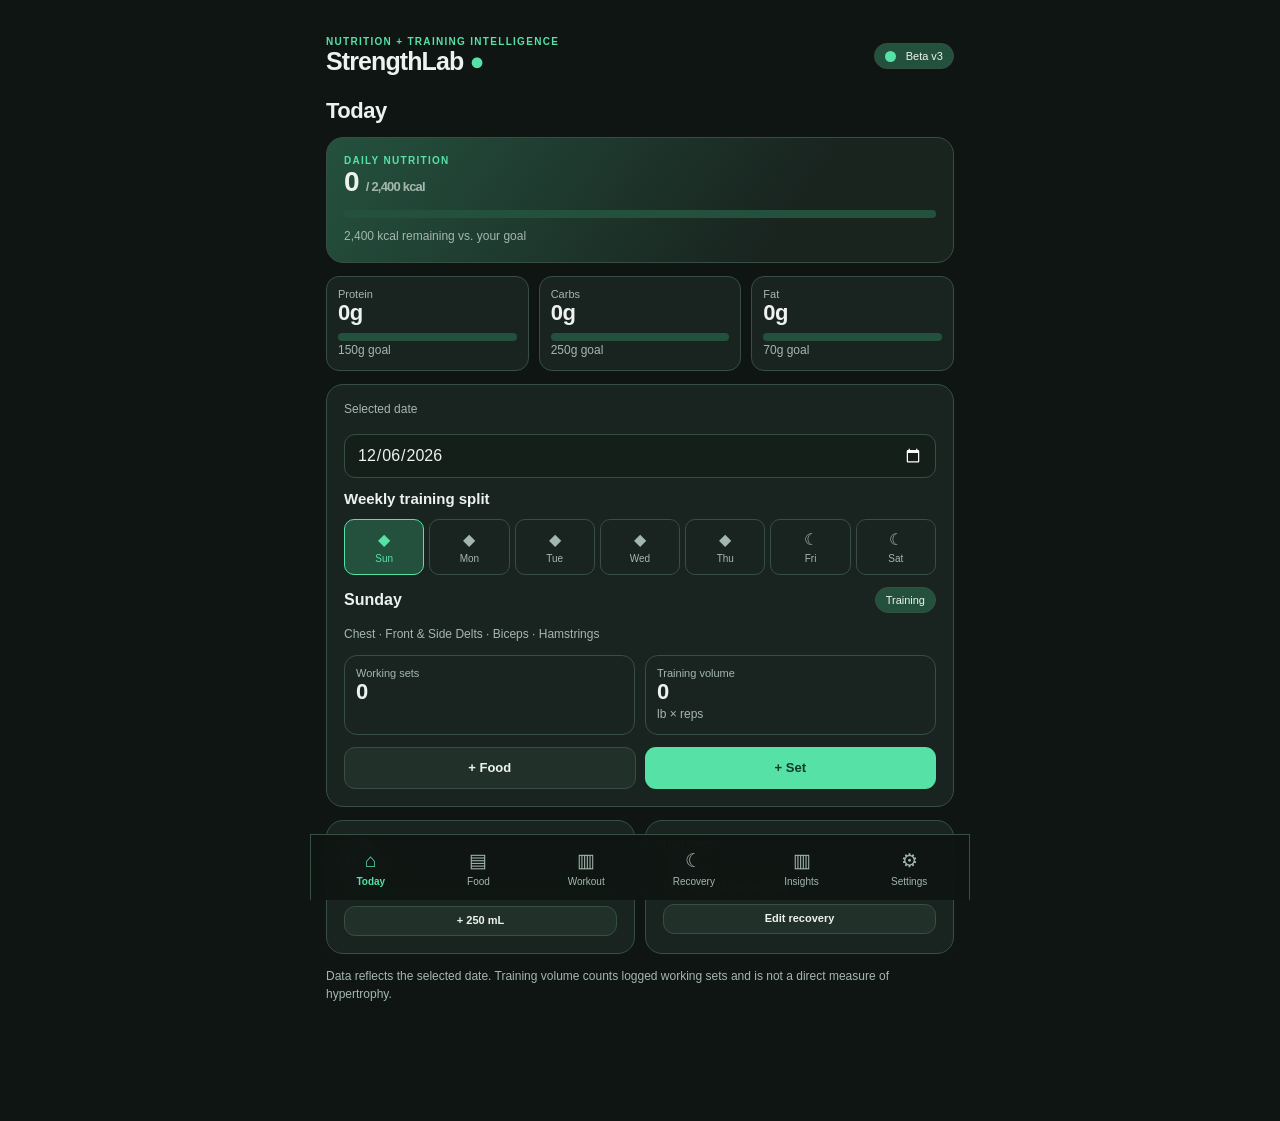
==== commit 38b33755: "Add files via upload" ====
--- a/strengthlab/index.html
+++ b/strengthlab/index.html
@@ -1,46 +1,40 @@
-<!doctype html><html lang="en"><head><meta charset="utf-8"><meta name="viewport" content="width=device-width,initial-scale=1,viewport-fit=cover"><meta name="theme-color" content="#101a19"><meta name="apple-mobile-web-app-capable" content="yes"><meta name="apple-mobile-web-app-status-bar-style" content="black-translucent"><meta name="apple-mobile-web-app-title" content="StrengthLab"><link rel="manifest" href="manifest.webmanifest"><link rel="icon" href="icon.svg" type="image/svg+xml"><title>StrengthLab</title><style>
-:root{font-family:-apple-system,BlinkMacSystemFont,system-ui,sans-serif;color:#edf7f1;background:#0c1413}*{box-sizing:border-box}body{margin:0}button,input,select{font:inherit}button{cursor:pointer}.app{max-width:640px;margin:auto;padding:calc(18px + env(safe-area-inset-top)) 16px calc(96px + env(safe-area-inset-bottom))}header{display:flex;justify-content:space-between;align-items:center;margin-bottom:22px}h1{font-size:25px;letter-spacing:-1px;margin:0}h2{font-size:19px;margin:0 0 14px}h3{font-size:15px;margin:0 0 10px}.muted,.hint{color:#a1b7ae}.hint{font-size:12px;line-height:1.5}.eyebrow{font-size:11px;text-transform:uppercase;letter-spacing:1px;color:#8dbfa9}.card{background:#172522;border:1px solid #30433c;border-radius:18px;padding:17px;margin-bottom:13px}.hero{background:linear-gradient(125deg,#194536,#172522)}.grid{display:grid;grid-template-columns:repeat(2,minmax(0,1fr));gap:10px}.grid3{display:grid;grid-template-columns:repeat(3,minmax(0,1fr));gap:10px}.stat{font-size:25px;font-weight:750;margin-top:5px}.small{font-size:13px}.pill{display:inline-block;background:#254d3d;color:#b6efd1;padding:5px 9px;border-radius:30px;font-size:12px}.progress{height:8px;border-radius:20px;background:#31433d;overflow:hidden;margin-top:12px}.progress>span{display:block;height:100%;background:#56c99b;border-radius:20px}.row{display:flex;justify-content:space-between;align-items:center;gap:10px}.stack{display:grid;gap:11px}label{display:block;font-size:12px;color:#b5ccc1;margin-bottom:6px}input,select{background:#0e1b18;border:1px solid #3d5349;border-radius:11px;padding:12px;color:#f0faf4;width:100%;min-width:0}input[type=range]{padding:0;accent-color:#62d2a3;border:0}input[type=date]{color-scheme:dark}.btn{background:#54c696;border:0;color:#092018;padding:12px 16px;border-radius:12px;font-weight:750}.btn.secondary{background:#2a3d35;color:#e2f2e9}.btn.danger{background:#713e42;color:white}.btn:disabled{opacity:.5}.buttons{display:flex;gap:8px;flex-wrap:wrap}.buttons>*{flex:1}.nav{position:fixed;bottom:0;left:0;right:0;background:#101c19ed;backdrop-filter:blur(18px);border-top:1px solid #32483d;display:flex;justify-content:center;padding:10px 5px calc(10px + env(safe-area-inset-bottom));z-index:4}.nav button{background:none;border:0;color:#9bb8a9;padding:7px 10px;font-size:12px;flex:1;max-width:120px}.nav button.active{color:#74e6b1;font-weight:750}.hidden{display:none!important}.listitem{border-top:1px solid #32483d;padding:11px 0}.listitem:first-child{border-top:0}.tag{font-size:11px;color:#a3bbae}.bar{height:9px;background:#32463c;border-radius:10px;overflow:hidden}.bar>span{display:block;height:100%;background:#5cbd98}.warning{color:#ffce7c}.good{color:#7ee4b0}video{width:100%;border-radius:12px;max-height:300px;background:#000}.seg{display:flex;background:#0d1916;border-radius:12px;padding:4px;gap:4px}.seg button{flex:1;border:0;border-radius:9px;background:transparent;color:#b7c9c0;padding:10px 5px}.seg button.active{background:#315c49;color:white}.notice{background:#284536;border-radius:10px;padding:12px;font-size:13px;margin:12px 0}.check{display:flex;gap:8px;align-items:center}.check input{width:auto}.link{color:#8ae0b5}a{color:#8ae0b5}@media(min-width:700px){.app{padding-top:36px}.nav{max-width:640px;margin:auto;border-left:1px solid #32483d;border-right:1px solid #32483d}}
-
-:root{--accent-hue:155} .btn:not(.secondary):not(.danger),.seg button.active,.nav button.active{filter:hue-rotate(calc((var(--accent-hue) - 155) * 1deg))} .accent{color:hsl(var(--accent-hue),68%,65%)}details.folder{background:#142321;border:1px solid #28433b;border-radius:14px;margin:9px 0;padding:12px}details.folder summary{cursor:pointer;font-weight:700;list-style:none;display:flex;justify-content:space-between;gap:8px}details.folder summary::-webkit-details-marker{display:none}.subtle{font-size:12px;opacity:.7}.chip{border:1px solid #355248;border-radius:20px;padding:6px 10px;background:#172b26;color:#e6fff2;display:inline-block;margin:3px;cursor:pointer}.chips{display:flex;flex-wrap:wrap;gap:4px}.mini{padding:8px;border-radius:9px;background:#0d1d1a;margin-top:8px}.mini strong{font-size:13px} .splitline{display:flex;align-items:center;gap:8px;margin:6px 0}.splitline input{flex:1;min-width:0} #scannerTarget video{max-width:100%;border-radius:12px} .scrollhint{font-size:12px;opacity:.8}
-</style></head><body><main class="app"><header><div><div class="eyebrow">Nutrition + training intelligence</div><h1>StrengthLab <span style="color:#68d9a7">●</span></h1></div><span class="pill">Personal tracker</span></header><div id="notice" class="notice hidden"></div><section id="today"></section><section id="food" class="hidden"></section><section id="workout" class="hidden"></section><section id="insights" class="hidden"></section><section id="settings" class="hidden"></section></main><nav class="nav" id="nav"><button data-tab="today" class="active">⌂<br>Today</button><button data-tab="food">▤<br>Food</button><button data-tab="workout">▥<br>Workout</button><button data-tab="insights">▤<br>Insights</button><button data-tab="settings">⚙<br>Settings</button></nav><script>
-const KEY='strengthlab-v1';const DAYS=[['Sunday','Chest','Front & Side Delts','Biceps','Hamstrings'],['Monday','Lats','Lower Traps','Triceps','Rear Delts'],['Tuesday','Quads','Front & Side Delts','Calves'],['Wednesday','Hamstrings','Rear Delts','Lats','Lower Traps','Triceps'],['Thursday','Chest','Front & Side Delts','Quads','Calves','Biceps'],['Friday'],['Saturday']];const builtins=[{name:'Banana',kcal:89,c:22.8,p:1.1,f:.3},{name:'Cooked white rice',kcal:130,c:28.2,p:2.7,f:.3},{name:'Cooked chicken breast',kcal:165,c:0,p:31,f:3.6},{name:'Dry oatmeal',kcal:389,c:66.3,p:16.9,f:6.9},{name:'Rice cakes',kcal:387,c:81.5,p:8.2,f:2.8}];const defaults={themeHue:155,water:[],favorites:[],split:DAYS.map(d=>({name:d[0],muscles:d.slice(1)})),servingUnit:'g',foods:[],sets:[],custom:[],weightUnit:'lb',massUnit:'g',volumeUnit:'ml',bodyWeight:150,calGoal:2400,proteinGoal:150,carbGoal:250,selectedDate:new Date().toLocaleDateString('en-CA'),day:new Date().getDay(),foodIndex:0,foodAmount:100};let db;try{db=JSON.parse(localStorage.getItem(KEY))||structuredClone(defaults)}catch{db=structuredClone(defaults)};db={...defaults,...db};if(!Array.isArray(db.split)||db.split.length!==7)db.split=structuredClone(defaults.split);if(!Array.isArray(db.water))db.water=[];if(!Array.isArray(db.favorites))db.favorites=[];let tab='today',foodMode='search',scanStream=null,scanLoop=false;const $=id=>document.getElementById(id),esc=s=>String(s??'').replace(/[&<>"']/g,c=>({'&':'&amp;','<':'&lt;','>':'&gt;','"':'&quot;',"'":'&#39;'}[c])),num=(n,d=0)=>Number(n||0).toFixed(d),save=()=>{try{localStorage.setItem(KEY,JSON.stringify(db))}catch{alert('Storage unavailable. Export a backup.')}};const foodList=()=>[...builtins,...db.custom];const dayName=()=>db.split[db.day].name;const massFactor=()=>db.massUnit==='oz'?28.349523125:1;const volumeFactor=()=>db.volumeUnit==='fl oz'?29.57352956:1;const weightFactor=()=>db.weightUnit==='lb'?2.2046226218:1;const sum=(items,key)=>items.reduce((a,b)=>a+(+b[key]||0),0);const uid=()=>Date.now()+Math.random();const dateField=()=>`<label>Session date</label><input type="date" id="sessionDate" value="${esc(db.selectedDate)}">`;function message(s){$('notice').textContent=s;$('notice').classList.remove('hidden');setTimeout(()=>$('notice').classList.add('hidden'),4500)}function go(t){if(t!=='food')stopScan();tab=t;document.querySelectorAll('main section').forEach(x=>x.classList.toggle('hidden',x.id!==t));document.querySelectorAll('#nav button').forEach(x=>x.classList.toggle('active',x.dataset.tab===t));render()};document.querySelectorAll('#nav button').forEach(b=>b.onclick=()=>go(b.dataset.tab));function render(){if(tab==='today')renderToday();if(tab==='food')renderFood();if(tab==='workout')renderWorkout();if(tab==='insights')renderInsights();if(tab==='settings')renderSettings()};function setField(id,key,cast=x=>x){const e=$(id);if(e)e.onchange=()=>{db[key]=cast(e.value);save();render()}};function currentFoods(){return db.foods.filter(f=>f.date===db.selectedDate)}function currentSets(){return db.sets.filter(s=>s.date===db.selectedDate)}
-const EXERCISES={'Chest':['Incline Smith Press','Flat Bench Press','Machine Chest Press','Cable Fly','Pec Deck'],'Front & Side Delts':['Cable Lateral Raise','Machine Lateral Raise','Dumbbell Lateral Raise','Shoulder Press','Front Raise'],'Biceps':['Incline Curl','Preacher Curl','Cable Curl','Hammer Curl'],'Hamstrings':['Seated Leg Curl','Lying Leg Curl','Romanian Deadlift'],'Lats':['Lat Pulldown','Single-Arm Lat Pulldown','Chest-Supported Row','Cable Row'],'Lower Traps':['Prone Y Raise','Cable Y Raise','Incline Trap Raise'],'Triceps':['Cable Pushdown','Overhead Cable Extension','Skull Crusher'],'Rear Delts':['Reverse Pec Deck','Rear Delt Cable Fly','Face Pull'],'Quads':['Hack Squat','Leg Press','Leg Extension','Squat'],'Calves':['Seated Calf Raise','Standing Calf Raise','Leg Press Calf Raise']};
-const exercisesFor=m=>[...new Set([...(EXERCISES[m]||[]),...db.sets.filter(s=>s.muscle===m).map(s=>s.exercise)])];
-const cleanName=s=>String(s||'').trim().toLowerCase();
-const dayMuscles=()=>db.split[db.day].muscles;
-const currentWater=()=>db.water.filter(x=>x.date===db.selectedDate);
-const waterML=()=>sum(currentWater(),'ml');
-const theme=()=>document.documentElement.style.setProperty('--accent-hue',db.themeHue);
-const e1rm=s=>s.kg*(1+s.reps/30);
-function statsFor(ex){const arr=db.sets.filter(s=>cleanName(s.exercise)===cleanName(ex)).sort((a,b)=>a.date.localeCompare(b.date)||a.id-b.id);if(!arr.length)return null;const best=arr.reduce((a,b)=>e1rm(b)>e1rm(a)?b:a);const last=arr[arr.length-1];return {best,last,n:arr.length};}
-function folders(muscles){return muscles.map(m=>`<details class="folder"><summary><span>${esc(m)}</span><span class="subtle">${exercisesFor(m).length} exercises ▾</span></summary>${exercisesFor(m).map(ex=>{const st=statsFor(ex);return `<div class="mini"><strong>${esc(ex)}</strong><div class="subtle">${st?`PR (estimated 1RM): ${num(e1rm(st.best)*weightFactor(),1)} ${db.weightUnit} · ${num(st.best.kg*weightFactor(),1)} × ${st.best.reps}<br>Last: ${esc(st.last.date)} · ${num(st.last.kg*weightFactor(),1)} ${db.weightUnit} × ${st.last.reps} · ${st.last.rir} RIR`:'PR: — · Last session: —'}</div><button class="chip" data-exercise="${esc(ex)}" data-muscle="${esc(m)}">Log this exercise</button></div>`}).join('')}</details>`).join('')}
-function bindFolders(){document.querySelectorAll('[data-exercise]').forEach(b=>b.onclick=()=>{const e=$('exercise');if(e)e.value=b.dataset.exercise;const m=$('muscle');if(m)m.value=b.dataset.muscle;document.getElementById('liftLoad')?.scrollIntoView({behavior:'smooth',block:'center'});});}
-function renderWater(){return `<div class="card stack"><h3>Fluid tracking</h3><div class="row"><strong>${Math.round(waterML())} mL today</strong><span class="hint">${num(waterML()/29.5735,1)} US fl oz</span></div><label>Amount</label><div class="row"><input id="waterAmount" type="number" min="1" step="any" value="250"><select id="waterUnit"><option value="ml">mL</option><option value="l">liters</option><option value="floz">US fl oz</option><option value="cup">US cups</option></select></div><button class="btn" id="addWater">Log fluid</button>${currentWater().slice(-5).reverse().map(w=>`<div class="row listitem"><span>${num(w.ml,0)} mL</span><button class="btn secondary" data-water-delete="${w.id}">×</button></div>`).join('')}</div>`}
-function bindWater(){if(!$('addWater'))return;$('addWater').onclick=()=>{const n=Number($('waterAmount').value);if(!(n>0))return message('Enter a positive fluid amount');const factor={ml:1,l:1000,floz:29.57352956,cup:236.5882365}[$('waterUnit').value];db.water.push({id:uid(),date:db.selectedDate,ml:n*factor});save();render();message('Fluid logged')};document.querySelectorAll('[data-water-delete]').forEach(b=>b.onclick=()=>{db.water=db.water.filter(w=>String(w.id)!==b.dataset.waterDelete);save();render()})}
-theme();
-function renderToday(){const f=currentFoods(),s=currentSets(),c=sum(f,'kcal'),p=sum(f,'p'),carb=sum(f,'c');$('today').innerHTML=`<div class="card hero"><div class="eyebrow">Daily energy</div><div class="stat">${Math.round(c)} <span class="muted small">/ ${db.calGoal} kcal</span></div><div class="progress"><span style="width:${Math.min(100,c/db.calGoal*100)}%"></span></div><p class="hint">${Math.round(db.calGoal-c)} kcal remaining against your target</p></div><div class="grid3">${[['Protein',p,db.proteinGoal],['Carbs',carb,db.carbGoal],['Fat',sum(f,'f'),70]].map(([n,v,g])=>`<div class="card"><div class="tag">${n}</div><div class="stat" style="font-size:19px">${Math.round(v)}g</div><div class="bar"><span style="width:${Math.min(100,v/g*100)}%"></span></div><div class="hint">${g}g target</div></div>`).join('')}</div><div class="card stack">${dateField()}<h3>Training split</h3><div class="seg">${db.split.map((d,i)=>`<button data-day="${i}" class="${i===db.day?'active':''}">${d[0].slice(0,3)}</button>`).join('')}</div><div class="row"><strong>${dayName()}</strong><span class="pill">${db.split[db.day].muscles.length>0?'Training':'Rest'}</span></div><div class="small muted">${db.split[db.day].muscles.join(' · ')||'Recovery day'}</div><div class="row"><span>Working sets logged</span><strong>${s.length}</strong></div><div class="row"><span>Session load-volume</span><strong>${Math.round(sum(s.map(x=>({...x,vol:x.kg*x.reps*weightFactor()})),'vol'))} ${db.weightUnit}·reps</strong></div><div class="buttons"><button class="btn secondary" id="quickFood">+ Food</button><button class="btn" id="quickWorkout">+ Set</button></div></div><p class="hint">Totals reflect the selected date. Nutrient values are estimates and targets are editable.</p>`;setField('sessionDate','selectedDate');document.querySelectorAll('[data-day]').forEach(x=>x.onclick=()=>{db.day=+x.dataset.day;save();render()});$('quickFood').onclick=()=>go('food');$('quickWorkout').onclick=()=>go('workout')}
-function renderFood(){const f=foodList(),selected=f[db.foodIndex]||f[0],portion=db.foodAmount*(db.massUnit==='oz'?massFactor():1)/100,lookup=foodMode==='scan';$('food').innerHTML=`<h2>Food diary</h2><div class="seg"><button data-mode="search" class="${foodMode==='search'?'active':''}">Search</button><button data-mode="scan" class="${lookup?'active':''}">Scan</button><button data-mode="custom" class="${foodMode==='custom'?'active':''}">Custom</button></div><div class="card stack" id="foodEntry">${foodMode==='search'?`<label>Food selection</label><select id="foodSelect">${f.map((x,i)=>`<option value="${i}" ${i===db.foodIndex?'selected':''}>${esc(x.name)}</option>`).join('')}</select><div class="row"><strong>Serving size</strong><strong id="servingDisplay">${db.foodAmount} ${db.massUnit}</strong></div><input id="servingSlider" type="range" min="1" max="${db.massUnit==='oz'?20:600}" step="1" value="${db.foodAmount}"><input id="servingInput" type="number" min=".01" step="any" value="${db.foodAmount}"><div class="seg"><button id="gBtn" class="${db.massUnit==='g'?'active':''}">grams</button><button id="ozBtn" class="${db.massUnit==='oz'?'active':''}">ounces</button></div><div class="grid3"><div><div class="tag">Calories</div><strong id="servKcal">${Math.round(selected.kcal*portion)}</strong></div><div><div class="tag">Carbs</div><strong id="servCarbs">${num(selected.c*portion,1)}g</strong></div><div><div class="tag">Protein</div><strong id="servProtein">${num(selected.p*portion,1)}g</strong></div></div><button class="btn" id="addFood">Add to diary</button>`:lookup?`<h3>Scan food barcode</h3><p class="hint">Point your camera at a UPC/EAN barcode. On compatible iPhones, the camera scanner will attempt to detect it. QR contents can also be entered manually.</p><video id="camera" playsinline muted></video><button class="btn" id="startScan">Start camera</button><button class="btn secondary" id="stopScan">Stop camera</button><label>Barcode number or QR text</label><input id="barcode" placeholder="e.g. 737628064502"><button class="btn" id="lookup">Look up product</button><p class="hint">Uses Open Food Facts, a crowdsourced food database. Coverage and accuracy vary. A QR code is not necessarily a food product barcode.</p>`:`<h3>Create food</h3><label>Name</label><input id="customName" placeholder="Food name"><p class="hint">Enter nutrition per 100 g.</p><div class="grid">${[['kcal','Calories'],['c','Carbs (g)'],['p','Protein (g)'],['f','Fat (g)']].map(([id,n])=>`<div><label>${n}</label><input id="custom_${id}" type="number" min="0" step="any" value="0"></div>`).join('')}</div><button class="btn" id="saveCustom">Save food</button>`}</div><div class="card"><h3>Foods logged for ${esc(db.selectedDate)}</h3>${currentFoods().length?currentFoods().map(x=>`<div class="listitem row"><div><strong>${esc(x.name)}</strong><div class="hint">${Math.round(x.kcal)} kcal · ${num(x.c,1)}g carbs · ${num(x.p,1)}g protein</div></div><button class="btn secondary" data-del-food="${x.id}">×</button></div>`).join(''):'<p class="hint">No foods logged yet.</p>'}</div>`;document.querySelectorAll('[data-mode]').forEach(x=>x.onclick=()=>{stopScan();foodMode=x.dataset.mode;render()});document.querySelectorAll('[data-del-food]').forEach(x=>x.onclick=()=>{db.foods=db.foods.filter(f=>String(f.id)!==x.dataset.delFood);save();render()});if(foodMode==='search'){setField('foodSelect','foodIndex',Number);$('servingSlider').oninput=e=>changeServing(+e.target.value);$('servingInput').oninput=e=>changeServing(+e.target.value);$('gBtn').onclick=()=>switchMass('g');$('ozBtn').onclick=()=>switchMass('oz');$('addFood').onclick=()=>{const base=db.foodAmount*massFactor()/100;db.foods.push({id:uid(),date:db.selectedDate,name:selected.name,kcal:selected.kcal*base,c:selected.c*base,p:selected.p*base,f:selected.f*base});save();message('Food logged');render()}}else if(lookup){$('startScan').onclick=startScan;$('stopScan').onclick=stopScan;$('lookup').onclick=()=>lookupCode($('barcode').value.trim())}else{$('saveCustom').onclick=()=>{const name=$('customName').value.trim();if(!name)return message('Enter a food name');const item={name,...Object.fromEntries(['kcal','c','p','f'].map(k=>[k,Math.max(0,+$('custom_'+k).value||0)]))};db.custom.push(item);db.foodIndex=foodList().length-1;foodMode='search';save();render();message('Custom food saved')}}}function changeServing(n){db.foodAmount=Math.max(.01,n||.01);save();const f=foodList()[db.foodIndex]||foodList()[0],factor=db.foodAmount*massFactor()/100;$('servingDisplay').textContent=`${num(db.foodAmount,1)} ${db.massUnit}`;$('servKcal').textContent=Math.round(f.kcal*factor);$('servCarbs').textContent=num(f.c*factor,1)+'g';$('servProtein').textContent=num(f.p*factor,1)+'g';$('servingSlider').value=db.foodAmount;$('servingInput').value=db.foodAmount}function switchMass(v){db.foodAmount=+(db.foodAmount*(db.massUnit==='oz'?28.349523125:1)/(v==='oz'?28.349523125:1)).toFixed(2);db.massUnit=v;save();render()}
-async function lookupCode(code){if(!code)return message('Enter a barcode first');message('Looking up product…');try{const res=await fetch('https://world.openfoodfacts.org/api/v2/product/'+encodeURIComponent(code)+'.json?fields=product_name,nutriments,code,quantity',{headers:{Accept:'application/json'}});if(!res.ok)throw Error('Network error');const data=await res.json();if(data.status!==1||!data.product)throw Error('Product not found');const n=data.product.nutriments||{},name=data.product.product_name||'Product '+code;const item={name,kcal:Number(n['energy-kcal_100g'])||0,c:Number(n.carbohydrates_100g)||0,p:Number(n.proteins_100g)||0,f:Number(n.fat_100g)||0};db.custom.push(item);db.foodIndex=foodList().length-1;db.foodAmount=db.massUnit==='oz'?3.53:100;save();stopScan();foodMode='search';render();message('Product found. Verify label and serving size.')}catch(e){message('Could not find product: '+e.message+'. You can enter it as a custom food.')}}async function startScan(){if(!navigator.mediaDevices?.getUserMedia)return message('Camera requires HTTPS and a supported browser');if(!('BarcodeDetector' in window))return message('Live barcode detection is not supported by this browser. Enter the barcode manually.');try{scanStream=await navigator.mediaDevices.getUserMedia({video:{facingMode:{ideal:'environment'}},audio:false});const video=$('camera');video.srcObject=scanStream;await video.play();scanLoop=true;const detector=new BarcodeDetector({formats:['ean_13','ean_8','upc_a','upc_e','qr_code']});async function frame(){if(!scanLoop)return;try{const codes=await detector.detect(video);if(codes.length){const raw=codes[0].rawValue;stopScan();$('barcode').value=raw;message('Code detected: '+raw);return}}catch{}setTimeout(frame,350)}frame()}catch(e){message('Camera unavailable: '+e.message)}}function stopScan(){scanLoop=false;if(scanStream){scanStream.getTracks().forEach(t=>t.stop());scanStream=null}}
-function renderWorkout(){const muscles=DAYS[db.day].slice(1);$('workout').innerHTML=`<h2>Workout logger</h2><div class="card stack">${dateField()}<label>Training day</label><select id="daySelect">${DAYS.map((d,i)=>`<option value="${i}" ${i===db.day?'selected':''}>${d[0]}</option>`).join('')}</select><label>Muscle group</label><select id="muscle">${(muscles.length?muscles:['Rest']).map(x=>`<option>${esc(x)}</option>`).join('')}</select><label>Exercise</label><input id="exercise" placeholder="e.g. Incline Smith press"><div class="row"><label>Load</label><div class="seg"><button id="unitLb" class="${db.weightUnit==='lb'?'active':''}">lb</button><button id="unitKg" class="${db.weightUnit==='kg'?'active':''}">kg</button></div></div><input type="number" id="liftLoad" value="100" min="0" step="2.5"><label>Reps: <strong id="repsVal">8</strong></label><input type="range" min="1" max="25" value="8" id="reps"><label>RIR: <strong id="rirVal">0 (failure)</strong></label><input type="range" min="0" max="5" value="0" id="rir"><label>Rest seconds: <strong id="restVal">180</strong></label><input type="range" min="30" max="360" step="15" value="180" id="rest"><div class="grid"><div><label>Sleep hours</label><input id="sleep" type="number" min="0" max="24" step=".25" value="7"></div><div><label>Pre-workout carbs (g)</label><input id="precarbs" type="number" min="0" value="60"></div><div><label>Readiness 1–5</label><input id="readiness" type="range" min="1" max="5" value="4"></div><div><label>Soreness 1–5</label><input id="soreness" type="range" min="1" max="5" value="1"></div></div><button class="btn" id="addSet">Save working set</button></div><div class="card"><h3>Working sets · ${esc(db.selectedDate)}</h3>${currentSets().length?currentSets().map(s=>`<div class="listitem row"><div><strong>${esc(s.exercise)}</strong><div class="hint">${num(s.kg*weightFactor(),1)} ${db.weightUnit} × ${s.reps} · ${s.rir} RIR · ${esc(s.muscle)}</div></div><button class="btn secondary" data-delete-set="${s.id}">×</button></div>`).join(''):'<p class="hint">Log your first working set.</p>'}</div>`;setField('sessionDate','selectedDate');setField('daySelect','day',Number);['reps','rir','rest'].forEach(k=>$(k).oninput=()=>$(k+'Val').textContent=$(k).value+(k==='rir'&&$(k).value==='0'?' (failure)':''));$('unitLb').onclick=()=>{db.weightUnit='lb';save();render()};$('unitKg').onclick=()=>{db.weightUnit='kg';save();render()};$('addSet').onclick=()=>{const name=$('exercise').value.trim(),load=+$('liftLoad').value,reps=+$('reps').value;if(!name||!Number.isFinite(load)||load<=0||reps<1)return message('Enter an exercise and valid load/reps');db.sets.push({id:uid(),date:db.selectedDate,day:db.day,muscle:$('muscle').value,exercise:name,kg:load/weightFactor(),reps,rir:+$('rir').value,rest:+$('rest').value,sleep:+$('sleep').value,precarbs:+$('precarbs').value,readiness:+$('readiness').value,soreness:+$('soreness').value});save();render();message('Set saved')};document.querySelectorAll('[data-delete-set]').forEach(b=>b.onclick=()=>{db.sets=db.sets.filter(s=>String(s.id)!==b.dataset.deleteSet);save();render()})}
-function renderInsights(){const s=currentSets(),failure=s.filter(x=>x.rir===0),compare=[];for(const x of s){const prev=db.sets.filter(y=>y.exercise.toLowerCase()===x.exercise.toLowerCase()&&(y.date<x.date||(y.date===x.date&&y.id<x.id))).sort((a,b)=>b.date.localeCompare(a.date)||b.id-a.id)[0];if(prev){const a=x.kg*(1+x.reps/30),b=prev.kg*(1+prev.reps/30);compare.push({name:x.exercise,delta:(a/b-1)*100})}}const feedback=[];if(s.some(x=>x.sleep<6.5))feedback.push('Short sleep recorded. Watch for repeated performance declines; one session cannot establish causation.');if(s.some(x=>x.soreness>=4))feedback.push('High soreness recorded. Monitor range of motion, technique and performance.');if(failure.length>=2)feedback.push(`${failure.length} sets taken to failure. Check whether later sets or your next session suffer.`);if(s.some(x=>x.rest<120))feedback.push('Some rest periods were below two minutes. Longer rests may preserve repetitions in heavy sets.');if(s.some(x=>x.reps<6))feedback.push('A set fell below your 6–10 rep target. Consider adjusting load or recovery.');if(s.some(x=>x.reps>10))feedback.push('A set exceeded 10 reps. Consider a small load increase when technique is stable.');if(!feedback.length&&s.length)feedback.push('No obvious flags from these simple rules. Continue tracking trends.');$('insights').innerHTML=`<h2>Session intelligence</h2><div class="card stack">${dateField()}<div class="grid"><div><div class="eyebrow">Working sets</div><div class="stat">${s.length}</div></div><div><div class="eyebrow">Load-volume</div><div class="stat">${Math.round(s.reduce((v,x)=>v+x.kg*x.reps*weightFactor(),0))} <span class="small">${db.weightUnit}·reps</span></div></div></div><div class="hint">Load-volume is not a direct measure of hypertrophy or systemic fatigue.</div></div><div class="card"><h3>Compared with previous logged set</h3>${compare.length?compare.map(c=>`<div class="listitem row"><span>${esc(c.name)}</span><strong class="${c.delta>=0?'good':'warning'}">${c.delta>0?'+':''}${num(c.delta,1)}%</strong></div>`).join(''):'<p class="hint">Repeat an exercise to unlock estimated strength comparisons.</p>'}<p class="hint">Uses Epley estimated 1RM; compare similar effort, exercise setup, and technique.</p></div><div class="card"><h3>Session feedback</h3>${s.length?feedback.map(x=>`<p class="small">• ${esc(x)}</p>`).join(''):'<p class="hint">Log working sets to generate session-specific feedback.</p>'}</div><div class="card"><h3>All-time set counts</h3>${[...new Set(db.sets.map(x=>x.muscle))].map(m=>{const n=db.sets.filter(x=>x.muscle===m).length;return `<div class="row small"><span>${esc(m)}</span><strong>${n}</strong></div><div class="bar" style="margin:6px 0 13px"><span style="width:${Math.min(100,n/12*100)}%"></span></div>`}).join('')||'<p class="hint">No history yet.</p>'}<p class="hint">This section includes all dates, not just the current week.</p></div>`;setField('sessionDate','selectedDate')}
-function renderSettings(){$('settings').innerHTML=`<h2>Preferences & backup</h2><div class="card stack"><label>Calorie goal</label><input id="calGoal" type="number" value="${db.calGoal}"><label>Protein goal (g)</label><input id="proteinGoal" type="number" value="${db.proteinGoal}"><label>Carb goal (g)</label><input id="carbGoal" type="number" value="${db.carbGoal}"><label>Body weight (lb)</label><input id="bodyWeight" type="number" value="${db.bodyWeight}"><label>Liquid serving unit</label><select id="volumeUnit"><option value="ml" ${db.volumeUnit==='ml'?'selected':''}>mL</option><option value="fl oz" ${db.volumeUnit==='fl oz'?'selected':''}>US fluid ounces</option></select><p class="hint">Mass: grams/ounces in food logging. Exercise load: pounds/kilograms in workout logging. Liquid unit is saved for future beverage logging.</p></div><div class="card stack"><h3>Data portability</h3><button class="btn" id="export">Export JSON backup</button><label>Import previous JSON backup</label><input id="import" type="file" accept="application/json,.json"><button class="btn danger" id="clear">Delete all saved data</button><p class="hint">Data is stored in this browser on this device, not synced to an account. Removing browser data may erase it. Export backups regularly.</p></div><div class="card"><h3>Install on iPhone</h3><p class="small">Open the hosted app in Safari, tap Share, then Add to Home Screen. Camera scanning needs HTTPS and a browser that supports barcode detection; manual lookup remains available.</p><p class="hint">Food lookup uses Open Food Facts. Data may be incomplete or incorrect; verify labels. No diagnosis or validated fatigue prediction is provided.</p></div>`;['calGoal','proteinGoal','carbGoal','bodyWeight'].forEach(k=>setField(k,k,Number));setField('volumeUnit','volumeUnit');$('export').onclick=()=>{const blob=new Blob([JSON.stringify(db,null,2)],{type:'application/json'});const url=URL.createObjectURL(blob),a=document.createElement('a');a.href=url;a.download='strengthlab-backup-'+new Date().toISOString().slice(0,10)+'.json';a.click();setTimeout(()=>URL.revokeObjectURL(url),1000)};$('import').onchange=async e=>{const file=e.target.files[0];if(!file)return;try{const parsed=JSON.parse(await file.text());if(!Array.isArray(parsed.foods)||!Array.isArray(parsed.sets))throw Error('Invalid backup');if(!confirm('Replace existing data with this backup?'))return;db={...defaults,...parsed};save();render();message('Backup imported')}catch(e){message('Import failed: '+e.message)}};$('clear').onclick=()=>{if(confirm('Permanently delete all local StrengthLab data?')){db=structuredClone(defaults);save();render();message('Local data cleared')}}}
-
-// v2 overrides: preserve existing localStorage records and add flexible scheduling, food units, favorites, and camera fallback.
-function renderWorkout(){const muscles=dayMuscles();$('workout').innerHTML=`<h2>Workout logger</h2><div class="card stack">${dateField()}<label>Training day</label><select id="daySelect">${db.split.map((d,i)=>`<option value="${i}" ${i===db.day?'selected':''}>${esc(d.name)}</option>`).join('')}</select><label>Muscle group</label><select id="muscle">${(muscles.length?muscles:['Rest']).map(x=>`<option>${esc(x)}</option>`).join('')}</select><label>Exercise</label><input id="exercise" placeholder="e.g. Incline Smith Press"><div class="row"><label>Load</label><div class="seg"><button id="unitLb" class="${db.weightUnit==='lb'?'active':''}">lb</button><button id="unitKg" class="${db.weightUnit==='kg'?'active':''}">kg</button></div></div><input type="number" id="liftLoad" value="100" min="0" step="2.5"><label>Reps: <strong id="repsVal">8</strong></label><input type="range" min="1" max="25" value="8" id="reps"><label>RIR: <strong id="rirVal">0 (failure)</strong></label><input type="range" min="0" max="5" value="0" id="rir"><label>Rest seconds: <strong id="restVal">180</strong></label><input type="range" min="30" max="360" step="15" value="180" id="rest"><div class="grid"><div><label>Sleep hours</label><input id="sleep" type="number" min="0" max="24" step=".25" value="7"></div><div><label>Pre-workout carbs (g)</label><input id="precarbs" type="number" min="0" value="60"></div><div><label>Readiness 1–5</label><input id="readiness" type="range" min="1" max="5" value="4"></div><div><label>Soreness 1–5</label><input id="soreness" type="range" min="1" max="5" value="1"></div></div><button class="btn" id="addSet">Save working set</button></div><h3>Exercises by muscle group</h3><p class="hint">Expand a muscle group to view estimated PR and last session. Tap an exercise to load it.</p>${folders(muscles)}<div class="card"><h3>Working sets · ${esc(db.selectedDate)}</h3>${currentSets().length?currentSets().map(s=>`<div class="listitem row"><div><strong>${esc(s.exercise)}</strong><div class="hint">${num(s.kg*weightFactor(),1)} ${db.weightUnit} × ${s.reps} · ${s.rir} RIR · ${esc(s.muscle)}</div></div><button class="btn secondary" data-delete-set="${s.id}">×</button></div>`).join(''):'<p class="hint">Log your first working set.</p>'}</div>`;setField('sessionDate','selectedDate');setField('daySelect','day',Number);['reps','rir','rest'].forEach(k=>$(k).oninput=()=>$(k+'Val').textContent=$(k).value+(k==='rir'&&$(k).value==='0'?' (failure)':''));$('unitLb').onclick=()=>{db.weightUnit='lb';save();render()};$('unitKg').onclick=()=>{db.weightUnit='kg';save();render()};$('addSet').onclick=()=>{const name=$('exercise').value.trim(),load=+$('liftLoad').value,reps=+$('reps').value;if(!name||!Number.isFinite(load)||load<=0||reps<1)return message('Enter an exercise and valid load/reps');db.sets.push({id:uid(),date:db.selectedDate,day:db.day,muscle:$('muscle').value,exercise:name,kg:load/weightFactor(),reps,rir:+$('rir').value,rest:+$('rest').value,sleep:+$('sleep').value,precarbs:+$('precarbs').value,readiness:+$('readiness').value,soreness:+$('soreness').value});save();render();message('Set saved')};document.querySelectorAll('[data-delete-set]').forEach(b=>b.onclick=()=>{db.sets=db.sets.filter(s=>String(s.id)!==b.dataset.deleteSet);save();render()});bindFolders()}
-const SERVINGS=[['g','Grams'],['oz','Ounces (weight)'],['kg','Kilograms'],['lb','Pounds'],['ml','Milliliters'],['l','Liters'],['floz','US fluid ounces'],['cup','US cups'],['tbsp','US tablespoons'],['tsp','US teaspoons'],['serving','Serving (custom grams)']];
-const unitsToBase={g:1,oz:28.349523125,kg:1000,lb:453.59237,ml:1,l:1000,floz:29.57352956,cup:236.5882365,tbsp:14.78676478,tsp:4.92892159};
-const foodBase=f=>f.baseUnit==='ml'?'ml':'g';
-function unitFactor(u,f){const base=foodBase(f);if(u==='serving')return Number(f.servingGrams)||100;if(base==='g'&&['ml','l','floz','cup','tbsp','tsp'].includes(u))return null;if(base==='ml'&&['g','oz','kg','lb'].includes(u))return null;return unitsToBase[u]||1}
-function portionFactor(f){return db.foodAmount*unitFactor(db.servingUnit,f)/100}
-function foodChoices(){const all=foodList();const recent=[...db.foods].reverse().map(x=>x.name);const priority=[...new Set([...db.favorites,...recent])];return [...all].sort((a,b)=>{const ai=priority.indexOf(a.name),bi=priority.indexOf(b.name);return (ai<0?999:ai)-(bi<0?999:bi)})}
-function renderFood(){const f=foodChoices(),selected=foodList().find(x=>x.name===db.selectedFoodName)||foodList()[db.foodIndex]||f[0],lookup=foodMode==='scan';if(!selected)return;db.selectedFoodName=selected.name;const validUnits=SERVINGS.filter(([u])=>unitFactor(u,selected)!==null);if(!validUnits.some(([u])=>u===db.servingUnit))db.servingUnit=foodBase(selected);const factor=portionFactor(selected);$('food').innerHTML=`<h2>Food diary</h2><div class="seg"><button data-mode="search" class="${foodMode==='search'?'active':''}">Food</button><button data-mode="scan" class="${lookup?'active':''}">Scan</button><button data-mode="custom" class="${foodMode==='custom'?'active':''}">Custom</button></div><div class="card stack">${foodMode==='search'?`<label>Food selection (recent foods first)</label><select id="foodSelect">${f.map(x=>`<option value="${esc(x.name)}" ${x.name===selected.name?'selected':''}>${esc(x.name)}${db.favorites.includes(x.name)?' ★':''}</option>`).join('')}</select><div class="row"><strong>Serving</strong><button class="btn secondary" id="favoriteFood">${db.favorites.includes(selected.name)?'★ Favorited':'☆ Favorite'}</button></div><div class="row"><input id="servingInput" type="number" min=".01" step="any" value="${db.foodAmount}"><select id="servingUnit">${validUnits.map(([u,n])=>`<option value="${u}" ${db.servingUnit===u?'selected':''}>${n}</option>`).join('')}</select></div><label>Serving amount: <strong id="servingDisplay">${db.foodAmount} ${db.servingUnit}</strong></label><input id="servingSlider" type="range" min="1" max="${db.servingUnit==='g'||db.servingUnit==='ml'?1000:db.servingUnit==='serving'?10:db.servingUnit==='kg'||db.servingUnit==='l'?5:40}" step=".5" value="${db.foodAmount}"><div class="grid3"><div><div class="tag">Calories</div><strong id="servKcal">${Math.round(selected.kcal*factor)}</strong></div><div><div class="tag">Carbs</div><strong id="servCarbs">${num(selected.c*factor,1)}g</strong></div><div><div class="tag">Protein</div><strong id="servProtein">${num(selected.p*factor,1)}g</strong></div></div><button class="btn" id="addFood">Add to diary</button>`:lookup?`<h3>Scan a product barcode</h3><p class="hint">iPhone Safari may not support BarcodeDetector. The scanner will attempt to load a compatible camera library when online. Allow camera access when prompted.</p><div id="scannerTarget"></div><video id="camera" playsinline muted style="display:none"></video><button class="btn" id="startScan">Start camera scanner</button><button class="btn secondary" id="stopScan">Stop scanner</button><label>Manual UPC/EAN or QR content</label><input id="barcode" placeholder="e.g. 737628064502"><button class="btn" id="lookup">Look up product</button><p class="hint">Camera access needs HTTPS and permission. Internet is required for barcode lookup and the scanner fallback library.</p>`:`<h3>Create food</h3><label>Name</label><input id="customName" placeholder="Food name"><label>Food type</label><select id="customType"><option value="g">Solid / per 100 g</option><option value="ml">Liquid / per 100 mL</option></select><label>Grams/mL per custom serving (optional)</label><input id="customServing" type="number" min="1" value="100"><div class="grid">${[['kcal','Calories'],['c','Carbs (g)'],['p','Protein (g)'],['f','Fat (g)']].map(([id,n])=>`<div><label>${n}</label><input id="custom_${id}" type="number" min="0" step="any" value="0"></div>`).join('')}</div><button class="btn" id="saveCustom">Save food</button>`}</div>${renderWater()}<div class="card"><h3>Foods logged for ${esc(db.selectedDate)}</h3>${currentFoods().length?currentFoods().map(x=>`<div class="listitem row"><div><strong>${esc(x.name)}</strong><div class="hint">${Math.round(x.kcal)} kcal · ${num(x.c,1)}g carbs · ${num(x.p,1)}g protein</div></div><button class="btn secondary" data-del-food="${x.id}">×</button></div>`).join(''):'<p class="hint">No foods logged yet.</p>'}</div>`;document.querySelectorAll('[data-mode]').forEach(x=>x.onclick=()=>{stopScan();foodMode=x.dataset.mode;render()});document.querySelectorAll('[data-del-food]').forEach(x=>x.onclick=()=>{db.foods=db.foods.filter(f=>String(f.id)!==x.dataset.delFood);save();render()});bindWater();if(foodMode==='search'){$('foodSelect').onchange=e=>{db.selectedFoodName=e.target.value;db.servingUnit=foodBase(foodList().find(x=>x.name===e.target.value));db.foodAmount=100;save();render()};$('servingSlider').oninput=e=>changeServingV2(+e.target.value);$('servingInput').oninput=e=>changeServingV2(+e.target.value);$('servingUnit').onchange=e=>{const old=unitFactor(db.servingUnit,selected),newFactor=unitFactor(e.target.value,selected);db.foodAmount=+(db.foodAmount*old/newFactor).toFixed(2);db.servingUnit=e.target.value;save();render()};$('favoriteFood').onclick=()=>{db.favorites=db.favorites.includes(selected.name)?db.favorites.filter(x=>x!==selected.name):[selected.name,...db.favorites];save();render()};$('addFood').onclick=()=>{const base=portionFactor(selected);db.foods.push({id:uid(),date:db.selectedDate,name:selected.name,kcal:selected.kcal*base,c:selected.c*base,p:selected.p*base,f:selected.f*base,amount:db.foodAmount,unit:db.servingUnit});save();message('Food logged');render()}}else if(lookup){$('startScan').onclick=startScanV2;$('stopScan').onclick=stopScan;$('lookup').onclick=()=>lookupCode($('barcode').value.trim())}else{$('saveCustom').onclick=()=>{const name=$('customName').value.trim();if(!name)return message('Enter a food name');const item={name,baseUnit:$('customType').value,servingGrams:Math.max(1,+$('customServing').value||100),...Object.fromEntries(['kcal','c','p','f'].map(k=>[k,Math.max(0,+$('custom_'+k).value||0)]))};db.custom.push(item);db.selectedFoodName=item.name;db.servingUnit=item.baseUnit;db.foodAmount=100;foodMode='search';save();render();message('Custom food saved')}}}
-function changeServingV2(n){db.foodAmount=Math.max(.01,n||.01);save();const f=foodList().find(x=>x.name===db.selectedFoodName)||foodList()[0],factor=portionFactor(f);$('servingDisplay').textContent=`${num(db.foodAmount,1)} ${db.servingUnit}`;$('servKcal').textContent=Math.round(f.kcal*factor);$('servCarbs').textContent=num(f.c*factor,1)+'g';$('servProtein').textContent=num(f.p*factor,1)+'g';$('servingSlider').value=db.foodAmount;$('servingInput').value=db.foodAmount}
-let htmlScanner=null;
-async function stopScanV2(){scanLoop=false;if(htmlScanner){try{await htmlScanner.stop()}catch{}try{await htmlScanner.clear()}catch{}htmlScanner=null}stopScan()}
-async function startScanV2(){if(!window.isSecureContext||!navigator.mediaDevices?.getUserMedia)return message('Camera needs HTTPS and Safari camera permission');if('BarcodeDetector'in window){return startScan()}try{message('Loading iPhone-compatible scanner…');if(!window.Html5Qrcode){await new Promise((resolve,reject)=>{const script=document.createElement('script');script.src='https://unpkg.com/html5-qrcode@2.3.8/html5-qrcode.min.js';script.onload=resolve;script.onerror=()=>reject(Error('Scanner library could not load'));document.head.appendChild(script)})}htmlScanner=new Html5Qrcode('scannerTarget');await htmlScanner.start({facingMode:'environment'},{fps:10,qrbox:{width:240,height:160}},async text=>{await stopScanV2();const el=$('barcode');if(el)el.value=text;message('Code scanned: '+text)},()=>{});}catch(e){message('Camera scanner unavailable: '+e.message+'. Check Safari permissions or enter barcode manually.');await stopScanV2()}}
-const oldStopScan=stopScan;stopScan=function(){if(htmlScanner){const s=htmlScanner;htmlScanner=null;s.stop().catch(()=>{}).finally(()=>s.clear().catch(()=>{}))}oldStopScan()};
-const oldLookupCode=lookupCode;lookupCode=async function(code){await oldLookupCode(code);const selected=foodList()[db.foodIndex];if(selected&&foodMode==='search'){db.selectedFoodName=selected.name;db.servingUnit='g';db.foodAmount=100;save();render()}};
-function renderSettings(){$('settings').innerHTML=`<h2>Preferences & backup</h2><div class="card stack"><h3>Theme color</h3><label>Accent hue: <strong id="hueValue">${db.themeHue}°</strong></label><input type="range" id="themeHue" min="0" max="360" value="${db.themeHue}"><p class="hint">Drag to change the accent colors across the app.</p><label>Calorie goal</label><input id="calGoal" type="number" value="${db.calGoal}"><label>Protein goal (g)</label><input id="proteinGoal" type="number" value="${db.proteinGoal}"><label>Carb goal (g)</label><input id="carbGoal" type="number" value="${db.carbGoal}"><label>Body weight (lb)</label><input id="bodyWeight" type="number" value="${db.bodyWeight}"></div><div class="card stack"><h3>Customize your split</h3><p class="hint">Separate muscle groups with commas. Changes won't erase your logged sets.</p>${db.split.map((d,i)=>`<label>${esc(d.name)}</label><input id="split_${i}" value="${esc(d.muscles.join(', '))}" placeholder="Rest day or muscle groups">`).join('')}<button class="btn" id="saveSplit">Save split</button><button class="btn secondary" id="resetSplit">Restore original split</button></div><div class="card stack"><h3>Data portability</h3><button class="btn" id="export">Export JSON backup</button><label>Import previous JSON backup</label><input id="import" type="file" accept="application/json,.json"><button class="btn danger" id="clear">Delete all saved data</button><p class="hint">Data is stored in this browser on this device, not synced to an account. Export backups regularly.</p></div><div class="card"><h3>Install on iPhone</h3><p class="small">Use Safari → Share → Add to Home Screen. Scanner requires HTTPS, camera permission, and an internet connection for the fallback library. Product lookup uses Open Food Facts.</p></div>`;['calGoal','proteinGoal','carbGoal','bodyWeight'].forEach(k=>setField(k,k,Number));$('themeHue').oninput=e=>{db.themeHue=+e.target.value;$('hueValue').textContent=db.themeHue+'°';theme();save()};$('saveSplit').onclick=()=>{db.split=db.split.map((d,i)=>({...d,muscles:[...new Set($('split_'+i).value.split(',').map(x=>x.trim()).filter(Boolean))]}));save();render();message('Split updated')};$('resetSplit').onclick=()=>{if(confirm('Restore original split?')){db.split=structuredClone(defaults.split);save();render()}};$('export').onclick=()=>{const blob=new Blob([JSON.stringify(db,null,2)],{type:'application/json'});const url=URL.createObjectURL(blob),a=document.createElement('a');a.href=url;a.download='strengthlab-backup-'+new Date().toISOString().slice(0,10)+'.json';a.click();setTimeout(()=>URL.revokeObjectURL(url),1000)};$('import').onchange=async e=>{const file=e.target.files[0];if(!file)return;try{const parsed=JSON.parse(await file.text());if(!Array.isArray(parsed.foods)||!Array.isArray(parsed.sets))throw Error('Invalid backup');if(!confirm('Replace existing data with this backup?'))return;db={...defaults,...parsed};save();theme();render();message('Backup imported')}catch(e){message('Import failed: '+e.message)}};$('clear').onclick=()=>{if(confirm('Permanently delete all local StrengthLab data?')){db=structuredClone(defaults);save();theme();render();message('Local data cleared')}}}
-const oldRenderToday=renderToday;renderToday=function(){oldRenderToday();const div=document.createElement('div');div.innerHTML=renderWater();$('today').appendChild(div);bindWater()};
-render();if('serviceWorker'in navigator)navigator.serviceWorker.register('./sw.js').catch(()=>{});
-</script></body></html>
+<!doctype html>
+<html lang="en">
+<head>
+<meta charset="utf-8">
+<meta name="viewport" content="width=device-width, initial-scale=1, viewport-fit=cover">
+<meta name="theme-color" content="#101a19" id="metaTheme">
+<meta name="apple-mobile-web-app-capable" content="yes">
+<meta name="apple-mobile-web-app-status-bar-style" content="black-translucent">
+<meta name="apple-mobile-web-app-title" content="StrengthLab">
+<meta name="description" content="Private training, food, fluid and recovery diary">
+<link rel="manifest" href="./manifest.webmanifest">
+<link rel="icon" href="./icon.svg" type="image/svg+xml">
+<link rel="stylesheet" href="./styles.css?v=3.1">
+<title>StrengthLab · Training & Nutrition</title>
+<script defer src="./app.js?v=3.1"></script>
+</head>
+<body>
+<main class="app">
+  <header>
+    <div><div class="eyebrow">Nutrition + Training Intelligence</div><h1>StrengthLab <span class="dot">●</span></h1></div>
+    <span class="pill"><span class="circle"></span>Beta v3</span>
+  </header>
+  <section id="today" class="tab-section"></section>
+  <section id="food" class="tab-section hidden"></section>
+  <section id="workout" class="tab-section hidden"></section>
+  <section id="recovery" class="tab-section hidden"></section>
+  <section id="insights" class="tab-section hidden"></section>
+  <section id="settings" class="tab-section hidden"></section>
+</main>
+<div id="toast" class="toast" role="status" aria-live="polite" aria-atomic="true"></div>
+<nav class="nav" id="nav" aria-label="Main navigation">
+ <button data-tab="today" class="active"><span class="glyph">⌂</span>Today</button>
+ <button data-tab="food"><span class="glyph">▤</span>Food</button>
+ <button data-tab="workout"><span class="glyph">▥</span>Workout</button>
+ <button data-tab="recovery"><span class="glyph">☾</span>Recovery</button>
+ <button data-tab="insights"><span class="glyph">▥</span>Insights</button>
+ <button data-tab="settings"><span class="glyph">⚙</span>Settings</button>
+</nav>
+</body>
+</html>
--- a/strengthlab/styles.css
+++ b/strengthlab/styles.css
@@ -0,0 +1,2 @@
+:root{--hue:156;--bg:hsl(var(--hue) 17% 7%);--panel:hsl(var(--hue) 18% 12%);--panel2:hsl(var(--hue) 19% 16%);--input:hsl(var(--hue) 20% 10%);--line:hsl(var(--hue) 17% 26%);--muted:hsl(var(--hue) 12% 68%);--text:hsl(var(--hue) 15% 94%);--accent:hsl(var(--hue) 70% 61%);--accent-dark:hsl(var(--hue) 51% 15%);--accent-soft:hsl(var(--hue) 38% 23%);--ring:hsl(var(--hue) 70% 58% / .3);font-family:-apple-system,BlinkMacSystemFont,"Segoe UI",sans-serif;color:var(--text);background:var(--bg);color-scheme:dark}
+*{box-sizing:border-box}html{min-height:100%;background:var(--bg)}body{margin:0;min-height:100vh;background:var(--bg);-webkit-tap-highlight-color:transparent}button,input,select,textarea{font:inherit}button{cursor:pointer}button:focus-visible,input:focus-visible,select:focus-visible,textarea:focus-visible,summary:focus-visible{outline:2px solid var(--accent);outline-offset:2px}button:disabled{opacity:.5;cursor:not-allowed}a{color:var(--accent)}h1,h2,h3,p{margin-top:0}h1{font-size:25px;letter-spacing:-.9px;margin:0;font-weight:800}h2{font-size:22px;letter-spacing:-.45px;margin-bottom:13px}h3{font-size:15px;margin-bottom:11px}p{line-height:1.5}.app{max-width:660px;margin:auto;padding:calc(18px + env(safe-area-inset-top)) 16px calc(106px + env(safe-area-inset-bottom))}header{display:flex;align-items:center;justify-content:space-between;gap:10px;margin-bottom:22px}.eyebrow{color:var(--accent);text-transform:uppercase;font-size:10px;letter-spacing:1.3px;font-weight:700}.dot{color:var(--accent)}.pill{display:inline-flex;align-items:center;gap:5px;padding:6px 10px;background:var(--accent-soft);border:1px solid var(--line);color:var(--text);border-radius:999px;font-size:11px;white-space:nowrap}.card{background:var(--panel);border:1px solid var(--line);border-radius:17px;padding:17px;margin-bottom:13px}.hero{background:linear-gradient(125deg,var(--accent-soft),var(--panel) 72%)}.stack{display:grid;gap:12px}.row{display:flex;align-items:center;justify-content:space-between;gap:10px}.row.start{align-items:flex-start}.row.wrap{flex-wrap:wrap}.grid{display:grid;grid-template-columns:repeat(2,minmax(0,1fr));gap:10px}.grid3{display:grid;grid-template-columns:repeat(3,minmax(0,1fr));gap:10px}.grid7{display:grid;grid-template-columns:repeat(7,minmax(0,1fr));gap:5px}.muted,.hint{color:var(--muted)}.small{font-size:13px}.hint{font-size:12px;line-height:1.5}.big{font-size:28px;letter-spacing:-.8px;font-weight:750}.stat{font-size:22px;letter-spacing:-.5px;font-weight:800}.label{display:block;font-size:12px;color:var(--muted);margin-bottom:6px}label{font-size:12px;color:var(--muted)}input,select,textarea{background:var(--input);border:1px solid var(--line);color:var(--text);border-radius:11px;width:100%;min-width:0;padding:11px 12px}input::placeholder,textarea::placeholder{color:var(--muted);opacity:.8}input[type=time],input[type=date]{color-scheme:dark}input[type=checkbox]{width:18px;height:18px;accent-color:var(--accent);flex:0 0 auto}input[type=range]{-webkit-appearance:none;appearance:none;padding:0;background:transparent;border:0;height:28px;accent-color:var(--accent);cursor:pointer}input[type=range]::-webkit-slider-runnable-track{height:8px;background:var(--accent-soft);border:1px solid var(--line);border-radius:99px}input[type=range]::-webkit-slider-thumb{-webkit-appearance:none;appearance:none;background:var(--accent);width:22px;height:22px;border:3px solid var(--panel);border-radius:50%;margin-top:-8px;box-shadow:0 0 0 1px var(--accent)}input[type=range]::-moz-range-track{height:8px;background:var(--accent-soft);border:1px solid var(--line);border-radius:99px}input[type=range]::-moz-range-thumb{background:var(--accent);height:17px;width:17px;border:3px solid var(--panel);border-radius:50%}input[type=range].hue{background:linear-gradient(90deg,#e45858,#e4cc58,#62cb5b,#5bcdd1,#605fe1,#df5fc4,#e45858);border-radius:30px;height:11px;margin:12px 0 18px}input[type=range].hue::-webkit-slider-runnable-track{background:transparent;border:0}input[type=range].hue::-moz-range-track{background:transparent;border:0}input[type=range].hue::-webkit-slider-thumb{box-shadow:0 0 0 2px var(--accent),0 0 0 4px var(--bg)}.btn{background:var(--accent);border:1px solid transparent;color:var(--accent-dark);padding:11px 14px;border-radius:11px;font-size:13px;font-weight:750;line-height:1.2;min-height:42px}.btn.secondary{color:var(--text);background:var(--panel2);border-color:var(--line)}.btn.ghost{background:transparent;border-color:var(--line);color:var(--text)}.btn.danger{background:hsl(0 40% 28%);color:#fff}.btn.small{padding:6px 9px;min-height:30px;font-size:11px}.btn.icon{width:32px;height:32px;min-height:32px;padding:5px;flex:0 0 auto}.buttons{display:flex;gap:9px}.buttons>*{flex:1}.nav{position:fixed;bottom:0;left:0;right:0;z-index:10;display:flex;justify-content:center;background:color-mix(in srgb,var(--bg) 93%,transparent);backdrop-filter:blur(18px);-webkit-backdrop-filter:blur(18px);border-top:1px solid var(--line);padding:9px 6px calc(8px + env(safe-area-inset-bottom))}.nav button{background:none;border:0;color:var(--muted);font-size:10px;padding:4px 2px 5px;flex:1;max-width:108px;min-width:0}.nav button.active{color:var(--accent);font-weight:750}.nav .glyph{display:block;font-size:19px;line-height:26px;margin-bottom:2px}.hidden{display:none!important}.progress{height:8px;border-radius:20px;background:var(--accent-soft);overflow:hidden;margin-top:12px}.progress>span{display:block;height:100%;background:var(--accent);border-radius:20px}.bar{height:8px;border-radius:20px;background:var(--accent-soft);overflow:hidden}.bar>span{display:block;height:100%;background:var(--accent)}.listitem{border-top:1px solid var(--line);padding:12px 0}.listitem:first-child{border-top:0}.tag{font-size:11px;color:var(--muted)}.seg{display:flex;background:var(--input);border-radius:12px;gap:3px;padding:4px}.seg button{background:transparent;color:var(--muted);border:0;border-radius:9px;padding:9px 6px;flex:1;font-size:12px}.seg button.active{color:var(--text);background:var(--accent-soft);font-weight:700}.tab-section{min-height:300px}.daybtn{padding:10px 2px;background:var(--panel);border:1px solid var(--line);border-radius:10px;color:var(--muted);font-size:10px}.daybtn.active{border-color:var(--accent);color:var(--accent);background:var(--accent-soft)}.daybtn .glyph{display:block;font-size:16px;margin-bottom:4px}.folder{background:var(--panel);border:1px solid var(--line);border-radius:14px;margin:9px 0;padding:12px}.folder summary{list-style:none;cursor:pointer;display:flex;justify-content:space-between;gap:8px;align-items:center;font-weight:750;font-size:14px}.folder summary::-webkit-details-marker{display:none}.mini{background:var(--input);border:1px solid var(--line);padding:10px;border-radius:11px;margin-top:9px}.mini strong{font-size:13px}.chip{background:var(--accent-soft);border:1px solid var(--line);border-radius:999px;padding:6px 9px;color:var(--text);font-size:11px;cursor:pointer}.chips{display:flex;gap:6px;flex-wrap:wrap}.toast{position:fixed;z-index:40;left:50%;bottom:calc(91px + env(safe-area-inset-bottom));transform:translate(-50%,8px);background:var(--panel2);border:1px solid var(--accent);border-radius:12px;box-shadow:0 10px 28px #0005;padding:10px 15px;font-size:12px;color:var(--text);max-width:min(90vw,470px);width:max-content;opacity:0;pointer-events:none;transition:opacity .18s ease,transform .18s ease;text-align:center}.toast.show{opacity:1;transform:translate(-50%,0)}.typeahead{position:relative}.suggestions{position:absolute;top:100%;left:0;right:0;background:var(--panel2);border:1px solid var(--accent);border-radius:11px;z-index:6;overflow:hidden;box-shadow:0 14px 25px #0007;max-height:260px;overflow-y:auto}.suggestions button{display:block;text-align:left;width:100%;border:0;border-bottom:1px solid var(--line);background:transparent;color:var(--text);padding:12px;font-size:13px}.suggestions button:last-child{border:0}.suggestions button.highlight,.suggestions button:focus{background:var(--accent-soft)}.suggestions .match{font-size:11px;color:var(--accent)}.checkline{display:flex;align-items:center;gap:10px;background:var(--input);border:1px solid var(--line);padding:10px 12px;border-radius:10px;font-size:13px}.checkline span{flex:1}.notice-info{background:var(--accent-soft);border:1px solid var(--line);border-radius:11px;padding:12px;font-size:12px;line-height:1.5}.empty{text-align:center;padding:25px 12px;color:var(--muted);font-size:13px}.divider{border:0;border-top:1px solid var(--line);margin:6px 0}.accent{color:var(--accent)}.kpi{background:var(--panel);border:1px solid var(--line);border-radius:13px;padding:11px}.pill.warning{background:hsl(39 36% 20%);color:hsl(40 92% 74%)}.pill.good{color:var(--accent)}.amount{font-size:14px;font-weight:700}.camera-frame{min-height:90px;background:#070b0a;border:1px solid var(--line);border-radius:13px;overflow:hidden}#cameraScanner video{width:100%!important;max-height:340px;object-fit:cover}#cameraScanner img{max-width:100%}.color-preview{background:var(--accent-soft);color:var(--accent);border:1px solid var(--accent);border-radius:12px;padding:10px;text-align:center;font-weight:750}.graph{width:100%;height:76px}.graph polyline{fill:none;stroke:var(--accent);stroke-width:3;stroke-linejoin:round;stroke-linecap:round}.graph .baseline{stroke:var(--line);stroke-width:1}#installHint{font-size:12px}.circle{width:11px;height:11px;border-radius:50%;display:inline-block;background:var(--accent);margin-right:5px}.spliteditor{margin:0}.spliteditor summary{font-weight:700;cursor:pointer;padding:5px 0}.waterbuttons{display:flex;gap:7px;flex-wrap:wrap}.waterbuttons>*{flex:1;min-width:65px}.unit-row{display:grid;grid-template-columns:1fr 135px;gap:8px;align-items:end}.sub{color:var(--muted);font-size:11px}.top-space{margin-top:10px}@media(max-width:390px){.app{padding-left:11px;padding-right:11px}.card{padding:13px}.grid3{gap:6px}.grid3 .stat{font-size:17px}.nav button{font-size:9px}.nav .glyph{font-size:17px}.pill{padding:5px 7px}.unit-row{grid-template-columns:1fr 115px}}@media(min-width:750px){.app{padding-top:36px}.nav{max-width:660px;margin:auto;border-left:1px solid var(--line);border-right:1px solid var(--line)}}
